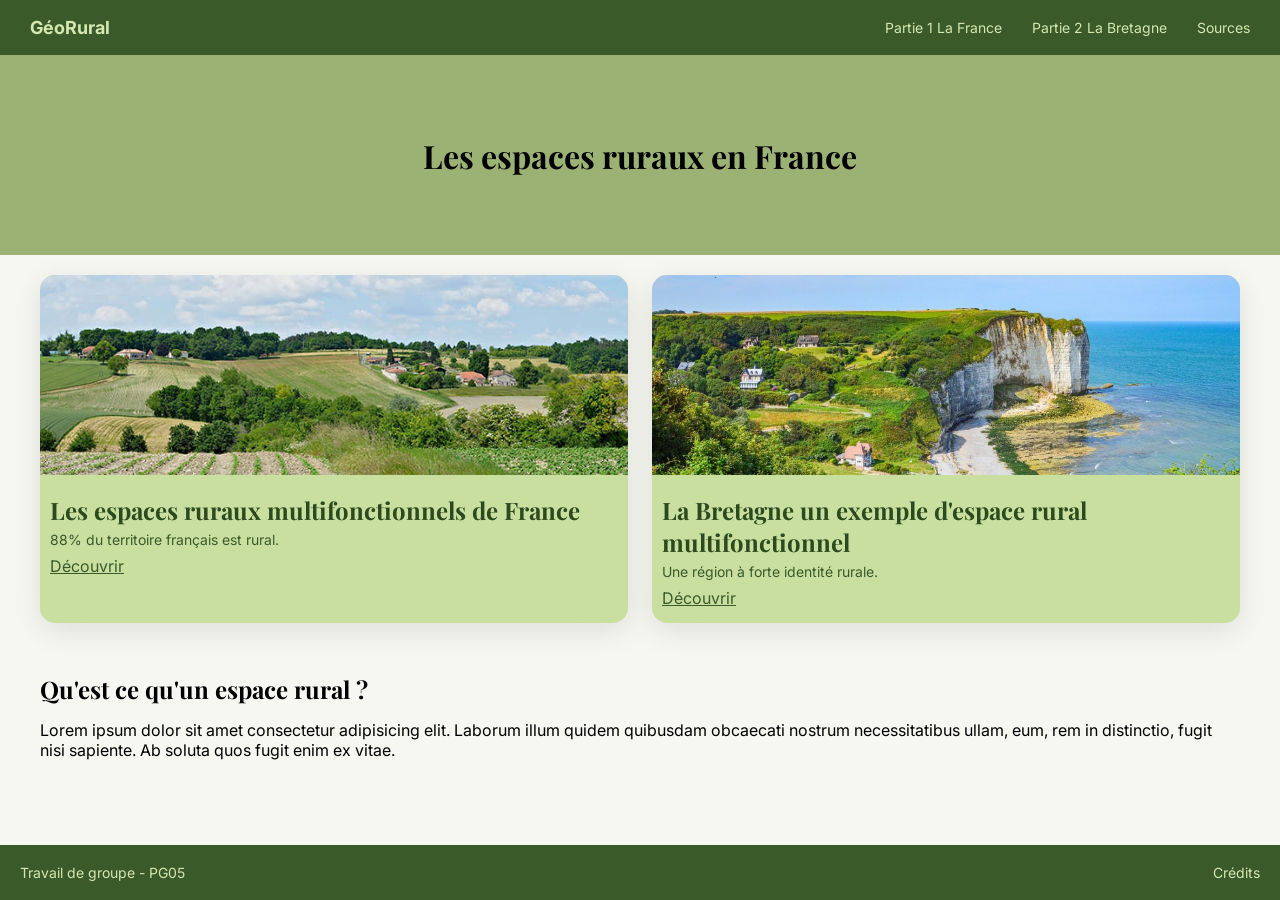
==== index.html @ 1ea4d480 "changed title" ====
<!DOCTYPE html>
<html lang="fr">
<head>
    <meta charset="UTF-8">
    <meta name="viewport" content="width=device-width, initial-scale=1.0">
    <title>La France et les espaces ruraux</title>
    <link rel="stylesheet" href="style.css">
    <link rel="preconnect" href="https://fonts.googleapis.com">
    <link rel="preconnect" href="https://fonts.gstatic.com" crossorigin>
    <link href="https://fonts.googleapis.com/css2?family=Playfair+Display:ital,wght@0,400..900;1,400..900&display=swap" rel="stylesheet">
    <link href="https://fonts.googleapis.com/css2?family=Inter:ital,opsz,wght@0,14..32,100..900;1,14..32,100..900&display=swap" rel="stylesheet">
</head>
<body>
    <div class="dashboard">
        <a href="index.html" class="nav-logo">GéoRural</a>
        <div class="nav-links">
            <a href="france.html">Partie 1 La France</a>    
            <a href="bretagne.html">Partie 2 La Bretagne</a>
            <a href="source.html">Sources</a>
        </div>
    </div>

    <div class="hero">
        <h1>Les espaces ruraux en France</h1>
    </div>
    
    <div class="cards-container">
        <div class="Cards">
            <img class="Cards_img" src="Images/france espace ruraux.jpg" alt="">
            <h2>Les espaces ruraux multifonctionnels de France</h2>
            <p>88% du territoire français est rural.</p>
            <a href="france.html">Découvrir</a>
        </div>
        <div class="Cards">
            <img class="Cards_img" src="Images/bretagne espace rural.jpg" alt="">
            <h2>La Bretagne un exemple d'espace rural multifonctionnel</h2>
            <p>Une région à forte identité rurale.</p>
            <a href="bretagne.html">Découvrir</a>
        </div>
    </div>

    <div class="text-section">
        <h2>Qu'est ce qu'un espace rural ?</h2>
        <p>Lorem ipsum dolor sit amet consectetur adipisicing elit. Laborum illum quidem quibusdam obcaecati nostrum necessitatibus ullam, eum, rem in distinctio, fugit nisi sapiente. Ab soluta quos fugit enim ex vitae.</p>
    </div>

    <div class="Footer">
        <p>Travail de groupe - PG05</p>
        <a href="credits.html">Crédits</a>
    </div>
</body>
</html>
---- style.css ----
* {
    box-sizing: border-box;
    margin: 0;
    padding: 0;
}

body {
    font-family: 'Inter', sans-serif;
    background-color: #f5f7f0;
    min-height: 100vh;
    display: flex;
    flex-direction: column;
}

h1, h2 {
    font-family: 'Playfair Display', serif;
}

/* NAV */
.dashboard {
    display: flex;
    background-color: #3a5a2a;
    height: 55px;
    justify-content: space-between;
    align-items: center;
    padding: 0 30px;
    position: sticky;
    top: 0;
    z-index: 1;
}

.nav-logo {
    text-decoration: none;
    font-weight: bold;
    font-size: 18px;
    color: #d4e8b0;
}

.nav-links {
    display: flex;
    gap: 30px;
}

.nav-links a {
    color: #d4e8b0;
    text-decoration: none;
    font-size: 14px;
}

/* HERO */
.hero {
    display: flex;
    justify-content: center;
    align-items: center;
    background-color: #9cb275;
    height: 200px;
    margin-bottom: 20px;
    padding: 0 20px;
    text-align: center;
}

/* CARDS */
.cards-container {
    display: flex;
    justify-content: space-evenly;
    gap: 2%;
    padding: 0 40px;
    margin-bottom: 50px;
}

.Cards {
    min-height: fit-content;
    background-color: #c8dfa0;
    width: 100%;
    border-radius: 15px;
    box-shadow: 0px 4px 20px rgba(0, 0, 0, 0.1);
    transition: transform 0.2s ease, box-shadow 0.2s ease;
    padding-bottom: 15px;
}

.Cards h2 {
    color: #2c4a1e;
    margin: 10px 10px 5px;
}

.Cards p {
    color: #3a5a2a;
    font-size: 14px;
    margin: 0 10px;
}

.Cards a {
    display: inline-block;
    margin: 8px 10px 0;
    color: #3a5a2a;
}

@keyframes pop {
    0% {transform: scale(1);box-shadow: 0px 8px 30px rgba(0, 0, 0, 0.1);}
    100% {transform: scale(1.02);box-shadow: 0px 8px 30px rgba(0, 0, 0, 0.15);}
}

@keyframes depop {
    0% {transform: scale(1.02);box-shadow: 0px 8px 30px rgba(0, 0, 0, 0.15);}
    100% {transform: scale(1);box-shadow: 0px 8px 30px rgba(0, 0, 0, 0.1);}
}

.Cards:hover {
    animation: pop 0.3s ease 1 forwards;
}

.Cards:not(:hover) {
    animation: depop 0.3s ease 1 forwards;
}

.Cards_img {
    width: 100%;
    height: 200px;
    object-fit: cover;
    border-radius: 15px 15px 0px 0px;
    margin-bottom: 5px;
}

/* TEXT */
.text-section {
    padding: 0 40px;
    margin-bottom: 50px;
}

.text-section h2 {
    margin-bottom: 15px;
}

/* FOOTER */
.Footer {
    display: flex;
    height: 55px;
    background-color: #3a5a2a;
    justify-content: space-between;
    align-items: center;
    padding: 0 20px;
    margin-top: auto;
}

.Footer p, .Footer a {
    color: #d4e8b0;
    font-size: 14px;
    text-decoration: none;
}

/* MOBILE */
@media (max-width: 768px) {

    .dashboard {
        flex-direction: row;
        height: auto;
        padding: 12px 15px;
        gap: 10px;
    }

    .nav-links {
        flex-wrap: wrap;
        justify-content: center;
        gap: 12px;
    }

    .hero {
        height: 150px;
    }

    .hero h1 {
        font-size: 22px;
    }

    .cards-container {
        flex-direction: column;
        padding: 0 15px;
        gap: 20px;
    }

    .text-section {
        padding: 0 15px;
    }

    .Footer {
        display: flex;
        height: auto;
        padding: 12px;
        justify-content: space-between;
        align-content: center;
    }
}
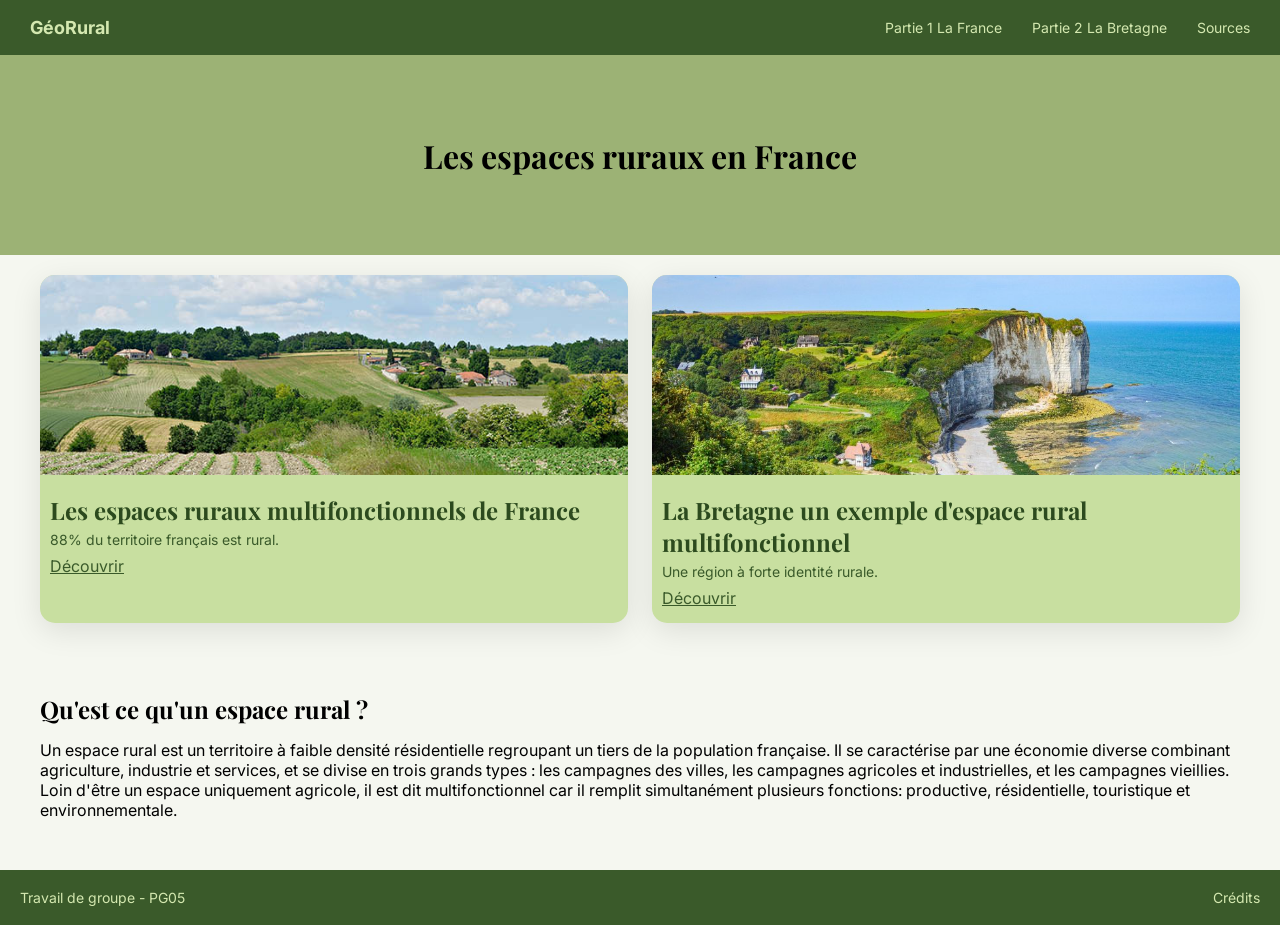
==== commit 88f56752: "update espace rural" ====
--- a/index.html
+++ b/index.html
@@ -41,7 +41,7 @@
 
     <div class="text-section">
         <h2>Qu'est ce qu'un espace rural ?</h2>
-        <p>Lorem ipsum dolor sit amet consectetur adipisicing elit. Laborum illum quidem quibusdam obcaecati nostrum necessitatibus ullam, eum, rem in distinctio, fugit nisi sapiente. Ab soluta quos fugit enim ex vitae.</p>
+        <p>Un espace rural est un territoire à faible densité résidentielle regroupant un tiers de la population française. Il se caractérise par une économie diverse combinant agriculture, industrie et services, et se divise en trois grands types : les campagnes des villes, les campagnes agricoles et industrielles, et les campagnes vieillies. Loin d'être un espace uniquement agricole, il est dit multifonctionnel car il remplit simultanément plusieurs fonctions: productive, résidentielle, touristique et environnementale.</p>
     </div>
 
     <div class="Footer">
--- a/style.css
+++ b/style.css
@@ -123,6 +123,7 @@
 
 /* TEXT */
 .text-section {
+    margin-top: 20px;
     padding: 0 40px;
     margin-bottom: 50px;
 }
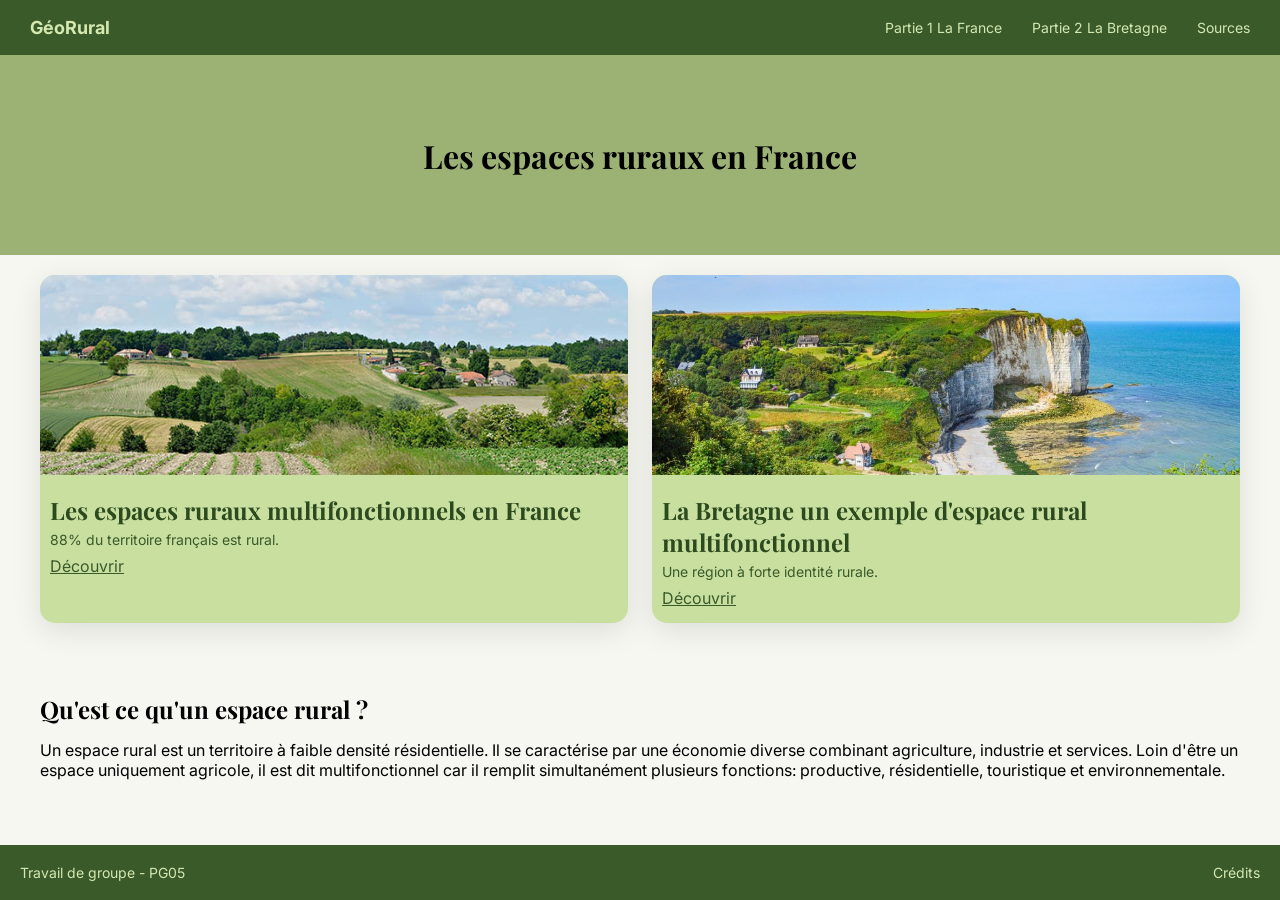
==== commit bcd28d66: "save" ====
--- a/index.html
+++ b/index.html
@@ -27,7 +27,7 @@
     <div class="cards-container">
         <div class="Cards">
             <img class="Cards_img" src="Images/france espace ruraux.jpg" alt="">
-            <h2>Les espaces ruraux multifonctionnels de France</h2>
+            <h2>Les espaces ruraux multifonctionnels en France</h2>
             <p>88% du territoire français est rural.</p>
             <a href="france.html">Découvrir</a>
         </div>
@@ -41,7 +41,7 @@
 
     <div class="text-section">
         <h2>Qu'est ce qu'un espace rural ?</h2>
-        <p>Un espace rural est un territoire à faible densité résidentielle regroupant un tiers de la population française. Il se caractérise par une économie diverse combinant agriculture, industrie et services, et se divise en trois grands types : les campagnes des villes, les campagnes agricoles et industrielles, et les campagnes vieillies. Loin d'être un espace uniquement agricole, il est dit multifonctionnel car il remplit simultanément plusieurs fonctions: productive, résidentielle, touristique et environnementale.</p>
+        <p>Un espace rural est un territoire à faible densité résidentielle. Il se caractérise par une économie diverse combinant agriculture, industrie et services. Loin d'être un espace uniquement agricole, il est dit multifonctionnel car il remplit simultanément plusieurs fonctions: productive, résidentielle, touristique et environnementale.</p>
     </div>
 
     <div class="Footer">
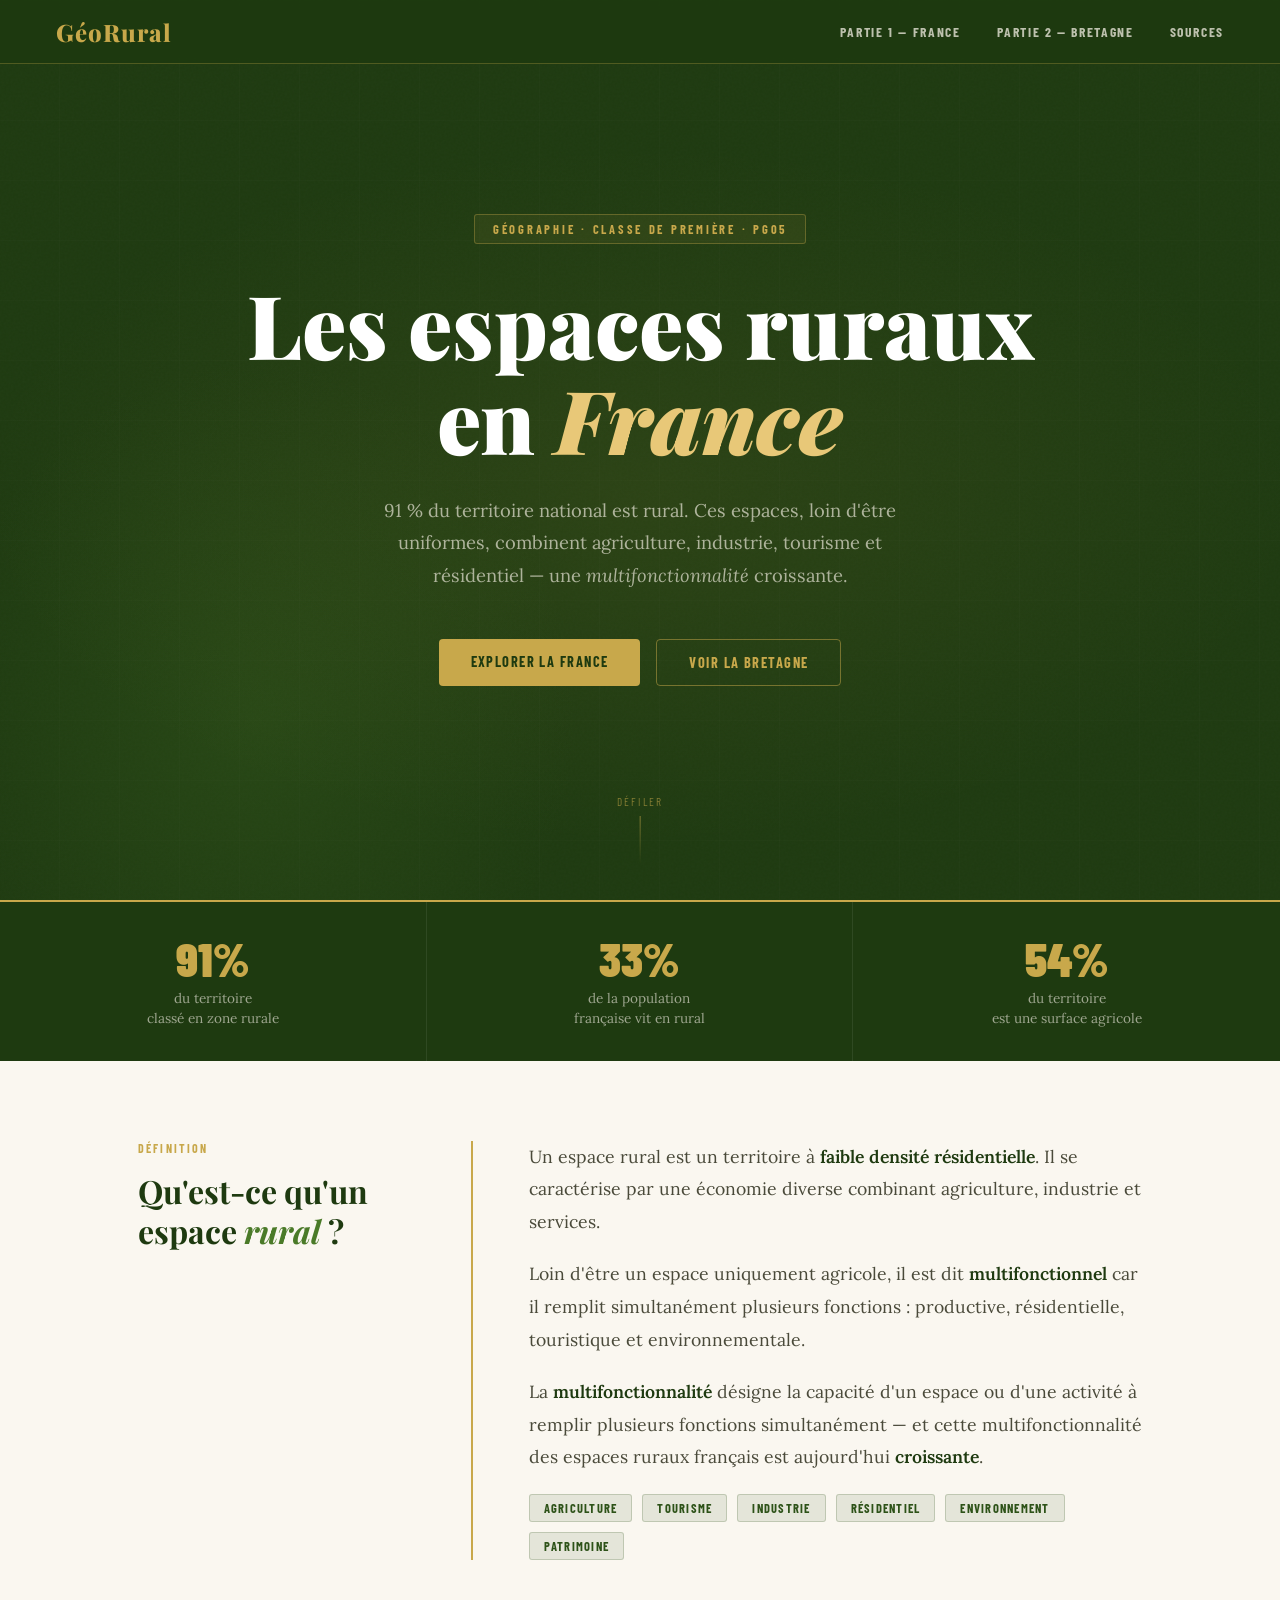
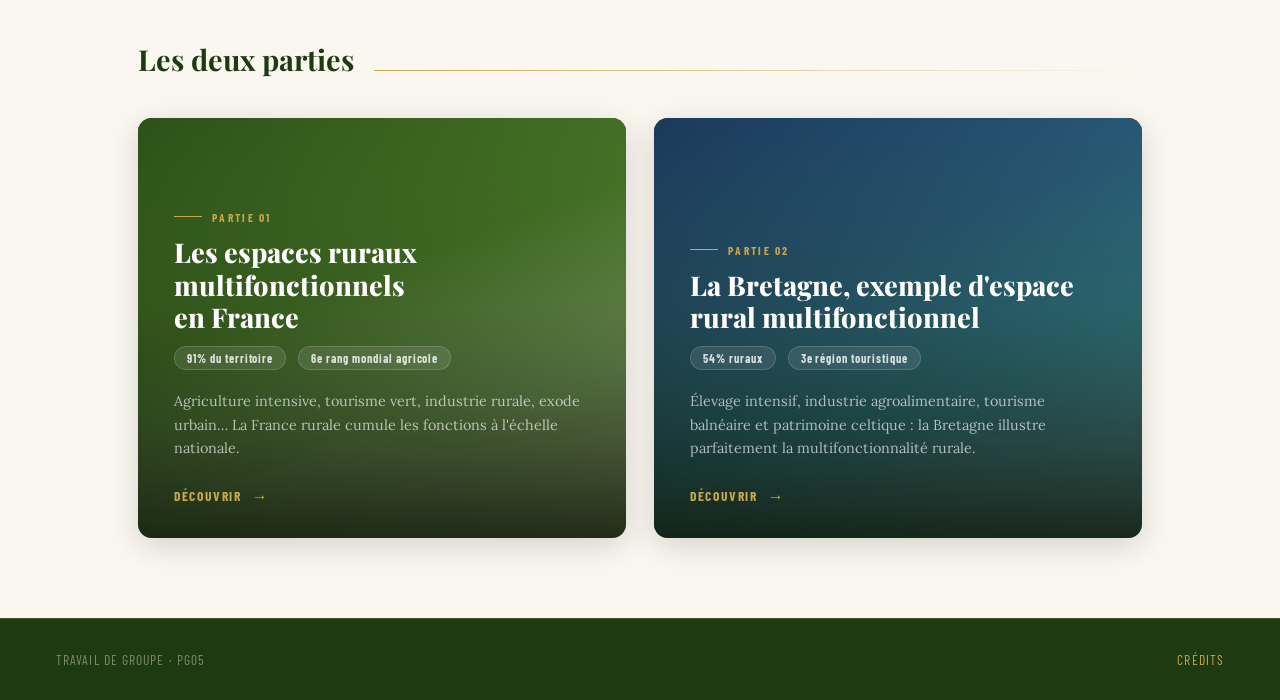
==== commit c820f6c7: "full revamp" ====
--- a/index.html
+++ b/index.html
@@ -1,52 +1,598 @@
 <!DOCTYPE html>
 <html lang="fr">
 <head>
-    <meta charset="UTF-8">
-    <meta name="viewport" content="width=device-width, initial-scale=1.0">
-    <title>La France et les espaces ruraux</title>
-    <link rel="stylesheet" href="style.css">
-    <link rel="preconnect" href="https://fonts.googleapis.com">
-    <link rel="preconnect" href="https://fonts.gstatic.com" crossorigin>
-    <link href="https://fonts.googleapis.com/css2?family=Playfair+Display:ital,wght@0,400..900;1,400..900&display=swap" rel="stylesheet">
-    <link href="https://fonts.googleapis.com/css2?family=Inter:ital,opsz,wght@0,14..32,100..900;1,14..32,100..900&display=swap" rel="stylesheet">
+  <meta charset="UTF-8"/>
+  <meta name="viewport" content="width=device-width, initial-scale=1.0"/>
+  <title>GéoRural — Les espaces ruraux en France</title>
+  <link rel="preconnect" href="https://fonts.googleapis.com"/>
+  <link rel="preconnect" href="https://fonts.gstatic.com" crossorigin/>
+  <link href="https://fonts.googleapis.com/css2?family=Playfair+Display:ital,wght@0,400..900;1,400..900&family=Lora:ital,wght@0,400;0,600;1,400&family=Barlow+Condensed:wght@400;600;700;900&display=swap" rel="stylesheet"/>
+
+  <style>
+    :root {
+      --vert-fonce:  #1e3a10;
+      --vert-moyen:  #2d5218;
+      --vert-clair:  #4a7a28;
+      --or:          #c8a84b;
+      --or-clair:    #e8c878;
+      --creme:       #f4efe4;
+      --papier:      #faf7f0;
+      --brun:        #6b4c2a;
+      --texte:       #1a1a14;
+      --texte-doux:  #4a4a3a;
+    }
+
+    *, *::before, *::after { box-sizing: border-box; margin: 0; padding: 0; }
+
+    html { scroll-behavior: smooth; }
+
+    body {
+      font-family: 'Lora', serif;
+      background: var(--papier);
+      color: var(--texte);
+      overflow-x: hidden;
+    }
+
+    /* ══════════════════════════════
+       NAV
+    ══════════════════════════════ */
+    .nav {
+      position: fixed; top: 0; left: 0; right: 0; z-index: 200;
+      display: flex; align-items: center; justify-content: space-between;
+      padding: 0 56px;
+      height: 64px;
+      background: rgba(30,58,16,0.92);
+      backdrop-filter: blur(12px);
+      border-bottom: 1px solid rgba(200,168,75,0.3);
+      transition: background 0.3s;
+    }
+    .nav-logo {
+      font-family: 'Playfair Display', serif;
+      font-size: 1.5rem; font-weight: 800;
+      color: var(--or); text-decoration: none;
+      letter-spacing: 0.04em;
+    }
+    .nav-links { display: flex; gap: 36px; }
+    .nav-links a {
+      font-family: 'Barlow Condensed', sans-serif;
+      font-size: 0.85rem; font-weight: 700;
+      text-transform: uppercase; letter-spacing: 0.12em;
+      color: rgba(244,239,228,0.75);
+      text-decoration: none;
+      transition: color 0.2s;
+    }
+    .nav-links a:hover { color: var(--or); }
+
+    /* ══════════════════════════════
+       HERO
+    ══════════════════════════════ */
+    .hero {
+      position: relative;
+      height: 100vh; min-height: 620px;
+      display: flex; flex-direction: column;
+      align-items: center; justify-content: center;
+      text-align: center;
+      overflow: hidden;
+      background: var(--vert-fonce);
+    }
+
+    /* animated grain overlay */
+    .hero::before {
+      content: '';
+      position: absolute; inset: 0; z-index: 1;
+      background-image: url("data:image/svg+xml,%3Csvg viewBox='0 0 512 512' xmlns='http://www.w3.org/2000/svg'%3E%3Cfilter id='n'%3E%3CfeTurbulence type='fractalNoise' baseFrequency='0.75' numOctaves='4' stitchTiles='stitch'/%3E%3C/filter%3E%3Crect width='100%25' height='100%25' filter='url(%23n)' opacity='0.06'/%3E%3C/svg%3E");
+      opacity: 0.4; pointer-events: none;
+    }
+
+    /* radial glow */
+    .hero::after {
+      content: '';
+      position: absolute; inset: 0; z-index: 1;
+      background: radial-gradient(ellipse 80% 60% at 50% 55%, rgba(200,168,75,0.08) 0%, transparent 65%),
+                  radial-gradient(ellipse 50% 80% at 20% 80%, rgba(74,122,40,0.2) 0%, transparent 50%);
+      pointer-events: none;
+    }
+
+    /* animated lines background */
+    .hero-lines {
+      position: absolute; inset: 0; z-index: 0;
+      background-image:
+        repeating-linear-gradient(0deg, transparent, transparent 59px, rgba(255,255,255,0.025) 60px),
+        repeating-linear-gradient(90deg, transparent, transparent 59px, rgba(255,255,255,0.025) 60px);
+      animation: gridDrift 20s linear infinite;
+    }
+    @keyframes gridDrift {
+      from { background-position: 0 0; }
+      to   { background-position: 60px 60px; }
+    }
+
+    .hero-content {
+      position: relative; z-index: 10;
+      max-width: 860px; padding: 0 32px;
+    }
+
+    .hero-kicker {
+      font-family: 'Barlow Condensed', sans-serif;
+      font-size: 0.78rem; font-weight: 700;
+      letter-spacing: 0.22em; text-transform: uppercase;
+      color: var(--or);
+      border: 1px solid rgba(200,168,75,0.35);
+      background: rgba(200,168,75,0.08);
+      display: inline-block;
+      padding: 7px 18px; border-radius: 3px;
+      margin-bottom: 32px;
+      opacity: 0; animation: fadeUp 0.8s 0.2s forwards;
+    }
+
+    .hero h1 {
+      font-family: 'Playfair Display', serif;
+      font-size: clamp(3rem, 7vw, 5.5rem);
+      font-weight: 900;
+      color: #fff;
+      line-height: 1.08;
+      margin-bottom: 28px;
+      opacity: 0; animation: fadeUp 0.9s 0.45s forwards;
+    }
+    .hero h1 em {
+      font-style: italic;
+      color: var(--or-clair);
+    }
+
+    .hero-sub {
+      font-family: 'Lora', serif;
+      font-size: 1.15rem;
+      color: rgba(244,239,228,0.65);
+      line-height: 1.75;
+      max-width: 560px; margin: 0 auto 48px;
+      opacity: 0; animation: fadeUp 0.9s 0.65s forwards;
+    }
+
+    .hero-cta {
+      display: flex; gap: 16px; justify-content: center; flex-wrap: wrap;
+      opacity: 0; animation: fadeUp 0.9s 0.85s forwards;
+    }
+    .btn-primary {
+      font-family: 'Barlow Condensed', sans-serif;
+      font-size: 0.9rem; font-weight: 700;
+      letter-spacing: 0.1em; text-transform: uppercase;
+      padding: 14px 32px;
+      background: var(--or); color: var(--vert-fonce);
+      text-decoration: none; border-radius: 4px;
+      transition: background 0.2s, transform 0.2s;
+    }
+    .btn-primary:hover { background: var(--or-clair); transform: translateY(-2px); }
+    .btn-outline {
+      font-family: 'Barlow Condensed', sans-serif;
+      font-size: 0.9rem; font-weight: 700;
+      letter-spacing: 0.1em; text-transform: uppercase;
+      padding: 14px 32px;
+      border: 1.5px solid rgba(200,168,75,0.5); color: var(--or);
+      text-decoration: none; border-radius: 4px;
+      transition: border-color 0.2s, color 0.2s, transform 0.2s;
+    }
+    .btn-outline:hover { border-color: var(--or); color: var(--or-clair); transform: translateY(-2px); }
+
+    .hero-scroll {
+      position: absolute; bottom: 36px; left: 50%; transform: translateX(-50%);
+      z-index: 10; display: flex; flex-direction: column; align-items: center; gap: 8px;
+      opacity: 0; animation: fadeIn 1s 1.4s forwards;
+    }
+    .hero-scroll span {
+      font-family: 'Barlow Condensed', sans-serif;
+      font-size: 0.7rem; letter-spacing: 0.2em; text-transform: uppercase;
+      color: rgba(200,168,75,0.6);
+    }
+    .scroll-line {
+      width: 1px; height: 48px;
+      background: linear-gradient(to bottom, rgba(200,168,75,0.6), transparent);
+      animation: scrollPulse 2s ease-in-out infinite;
+    }
+    @keyframes scrollPulse {
+      0%, 100% { opacity: 0.4; transform: scaleY(1); }
+      50%       { opacity: 1;   transform: scaleY(1.15); }
+    }
+
+    @keyframes fadeUp {
+      from { opacity: 0; transform: translateY(24px); }
+      to   { opacity: 1; transform: translateY(0); }
+    }
+    @keyframes fadeIn {
+      from { opacity: 0; } to { opacity: 1; }
+    }
+
+    /* ══════════════════════════════
+       STAT BAND
+    ══════════════════════════════ */
+    .stat-band {
+      display: grid; grid-template-columns: repeat(3,1fr);
+      background: var(--vert-fonce);
+      border-top: 2px solid var(--or);
+    }
+    .stat-item {
+      padding: 32px 40px;
+      border-right: 1px solid rgba(255,255,255,0.08);
+      text-align: center;
+      transition: background 0.3s;
+    }
+    .stat-item:last-child { border-right: none; }
+    .stat-item:hover { background: rgba(200,168,75,0.07); }
+    .stat-num {
+      font-family: 'Barlow Condensed', sans-serif;
+      font-size: 3rem; font-weight: 900;
+      color: var(--or); line-height: 1;
+      margin-bottom: 6px;
+    }
+    .stat-label {
+      font-family: 'Lora', serif;
+      font-size: 0.85rem; color: rgba(244,239,228,0.6);
+      line-height: 1.5;
+    }
+
+    /* ══════════════════════════════
+       DEFINITION SECTION
+    ══════════════════════════════ */
+    .def-section {
+      display: grid; grid-template-columns: 1fr 2fr;
+      gap: 0;
+      max-width: 1100px; margin: 80px auto;
+      padding: 0 48px;
+    }
+    .def-label {
+      padding-right: 48px;
+      border-right: 2px solid var(--or);
+    }
+    .def-label-tag {
+      font-family: 'Barlow Condensed', sans-serif;
+      font-size: 0.75rem; font-weight: 700;
+      letter-spacing: 0.18em; text-transform: uppercase;
+      color: var(--or); margin-bottom: 16px;
+    }
+    .def-label h2 {
+      font-family: 'Playfair Display', serif;
+      font-size: 2rem; line-height: 1.25;
+      color: var(--vert-fonce);
+    }
+    .def-label h2 em { font-style: italic; color: var(--vert-clair); }
+    .def-body {
+      padding-left: 56px;
+    }
+    .def-body p {
+      font-size: 1.1rem; line-height: 1.85;
+      color: var(--texte-doux);
+      margin-bottom: 20px;
+    }
+    .def-body p strong { color: var(--vert-fonce); font-weight: 600; }
+    .def-tags {
+      display: flex; flex-wrap: wrap; gap: 10px; margin-top: 8px;
+    }
+    .def-tag {
+      font-family: 'Barlow Condensed', sans-serif;
+      font-size: 0.78rem; font-weight: 700;
+      text-transform: uppercase; letter-spacing: 0.1em;
+      padding: 6px 14px; border-radius: 3px;
+      background: rgba(45,82,24,0.1); color: var(--vert-moyen);
+      border: 1px solid rgba(45,82,24,0.2);
+    }
+
+    /* ══════════════════════════════
+       CARDS
+    ══════════════════════════════ */
+    .cards-section {
+      max-width: 1100px; margin: 0 auto 80px;
+      padding: 0 48px;
+    }
+    .cards-header {
+      display: flex; align-items: baseline; gap: 20px;
+      margin-bottom: 40px;
+    }
+    .cards-header h2 {
+      font-family: 'Playfair Display', serif;
+      font-size: 1.8rem; color: var(--vert-fonce);
+    }
+    .cards-header-line {
+      flex: 1; height: 1px;
+      background: linear-gradient(to right, var(--or), transparent);
+    }
+    .cards-grid {
+      display: grid; grid-template-columns: 1fr 1fr;
+      gap: 28px;
+    }
+    .card {
+      position: relative; overflow: hidden;
+      border-radius: 14px;
+      background: var(--vert-fonce);
+      min-height: 420px;
+      display: flex; flex-direction: column; justify-content: flex-end;
+      text-decoration: none;
+      cursor: pointer;
+      transition: transform 0.4s, box-shadow 0.4s;
+      box-shadow: 0 8px 32px rgba(0,0,0,0.15);
+    }
+    .card:hover {
+      transform: translateY(-8px) scale(1.01);
+      box-shadow: 0 20px 50px rgba(0,0,0,0.25);
+    }
+
+    /* SVG landscape placeholder */
+    .card-bg {
+      position: absolute; inset: 0;
+      background-size: cover; background-position: center;
+      transition: transform 0.6s;
+      z-index: 0;
+    }
+    .card:hover .card-bg { transform: scale(1.06); }
+
+    .card:nth-child(1) .card-bg {
+      background: linear-gradient(160deg, #2d5218 0%, #4a7a28 40%, #8ab56a 70%, #c8d89a 100%);
+    }
+    .card:nth-child(2) .card-bg {
+      background: linear-gradient(160deg, #1a3a5c 0%, #2a5c7a 35%, #3a8a9a 65%, #7ab8c8 100%);
+    }
+
+    /* SVG decorative landscape */
+    .card-landscape {
+      position: absolute; bottom: 0; left: 0; right: 0;
+      z-index: 1; opacity: 0.35;
+      transition: opacity 0.4s;
+    }
+    .card:hover .card-landscape { opacity: 0.5; }
+
+    .card-overlay {
+      position: absolute; inset: 0; z-index: 2;
+      background: linear-gradient(to top, rgba(10,20,6,0.88) 0%, rgba(10,20,6,0.3) 55%, transparent 100%);
+      transition: background 0.4s;
+    }
+    .card:hover .card-overlay {
+      background: linear-gradient(to top, rgba(10,20,6,0.92) 0%, rgba(10,20,6,0.4) 60%, rgba(10,20,6,0.1) 100%);
+    }
+
+    .card-content {
+      position: relative; z-index: 3;
+      padding: 32px 36px;
+    }
+    .card-num {
+      font-family: 'Barlow Condensed', sans-serif;
+      font-size: 0.72rem; font-weight: 700;
+      letter-spacing: 0.2em; text-transform: uppercase;
+      color: var(--or); margin-bottom: 12px;
+      display: flex; align-items: center; gap: 10px;
+    }
+    .card-num::before {
+      content: '';
+      width: 28px; height: 1px; background: var(--or);
+    }
+    .card h3 {
+      font-family: 'Playfair Display', serif;
+      font-size: 1.7rem; font-weight: 800;
+      color: #fff; line-height: 1.2;
+      margin-bottom: 12px;
+    }
+    .card p {
+      font-family: 'Lora', serif;
+      font-size: 0.9rem; color: rgba(255,255,255,0.65);
+      line-height: 1.65; margin-bottom: 24px;
+    }
+    .card-link {
+      display: inline-flex; align-items: center; gap: 10px;
+      font-family: 'Barlow Condensed', sans-serif;
+      font-size: 0.85rem; font-weight: 700;
+      letter-spacing: 0.12em; text-transform: uppercase;
+      color: var(--or);
+      transition: gap 0.2s;
+    }
+    .card:hover .card-link { gap: 16px; }
+    .card-link::after {
+      content: '→';
+      font-size: 1rem;
+      transition: transform 0.2s;
+    }
+    .card:hover .card-link::after { transform: translateX(4px); }
+
+    /* card stats pills */
+    .card-stats {
+      display: flex; gap: 12px; margin-bottom: 20px; flex-wrap: wrap;
+    }
+    .card-stat {
+      font-family: 'Barlow Condensed', sans-serif;
+      font-size: 0.75rem; font-weight: 700;
+      letter-spacing: 0.08em;
+      background: rgba(255,255,255,0.1);
+      border: 1px solid rgba(255,255,255,0.15);
+      color: rgba(255,255,255,0.8);
+      padding: 4px 12px; border-radius: 20px;
+      backdrop-filter: blur(4px);
+    }
+
+    /* ══════════════════════════════
+       FOOTER
+    ══════════════════════════════ */
+    .footer {
+      background: var(--vert-fonce);
+      border-top: 1px solid rgba(200,168,75,0.25);
+      padding: 32px 56px;
+      display: flex; align-items: center; justify-content: space-between;
+    }
+    .footer-text {
+      font-family: 'Barlow Condensed', sans-serif;
+      font-size: 0.85rem; letter-spacing: 0.08em;
+      color: rgba(244,239,228,0.45);
+      text-transform: uppercase;
+    }
+    .footer a {
+      font-family: 'Barlow Condensed', sans-serif;
+      font-size: 0.85rem; letter-spacing: 0.08em;
+      text-transform: uppercase;
+      color: var(--or); text-decoration: none;
+      transition: color 0.2s;
+    }
+    .footer a:hover { color: var(--or-clair); }
+
+    /* ══════════════════════════════
+       SCROLL REVEAL
+    ══════════════════════════════ */
+    .reveal {
+      opacity: 0; transform: translateY(32px);
+      transition: opacity 0.7s ease, transform 0.7s ease;
+    }
+    .reveal.visible { opacity: 1; transform: none; }
+    .reveal.delay-1 { transition-delay: 0.15s; }
+    .reveal.delay-2 { transition-delay: 0.3s; }
+
+    /* ══════════════════════════════
+       RESPONSIVE
+    ══════════════════════════════ */
+    @media (max-width: 820px) {
+      .nav { padding: 0 20px; }
+      .hero h1 { font-size: 2.6rem; }
+      .stat-band { grid-template-columns: 1fr; }
+      .def-section { grid-template-columns: 1fr; padding: 0 24px; }
+      .def-label { border-right: none; border-bottom: 2px solid var(--or); padding: 0 0 24px; margin-bottom: 32px; }
+      .def-body { padding-left: 0; }
+      .cards-section { padding: 0 24px; }
+      .cards-grid { grid-template-columns: 1fr; }
+      .footer { flex-direction: column; gap: 12px; text-align: center; padding: 24px; }
+    }
+  </style>
 </head>
 <body>
-    <div class="dashboard">
-        <a href="index.html" class="nav-logo">GéoRural</a>
-        <div class="nav-links">
-            <a href="france.html">Partie 1 La France</a>    
-            <a href="bretagne.html">Partie 2 La Bretagne</a>
-            <a href="source.html">Sources</a>
+
+<!-- NAV -->
+<nav class="nav">
+  <a href="index.html" class="nav-logo">GéoRural</a>
+  <div class="nav-links">
+    <a href="france.html">Partie 1 — France</a>
+    <a href="bretagne.html">Partie 2 — Bretagne</a>
+    <a href="source.html">Sources</a>
+  </div>
+</nav>
+
+<!-- HERO -->
+<section class="hero">
+  <div class="hero-lines"></div>
+  <div class="hero-content">
+    <div class="hero-kicker">Géographie · Classe de Première · PG05</div>
+    <h1>Les espaces ruraux<br>en <em>France</em></h1>
+    <p class="hero-sub">91 % du territoire national est rural. Ces espaces, loin d'être uniformes, combinent agriculture, industrie, tourisme et résidentiel — une <em>multifonctionnalité</em> croissante.</p>
+    <div class="hero-cta">
+      <a href="france.html" class="btn-primary">Explorer la France</a>
+      <a href="bretagne.html" class="btn-outline">Voir la Bretagne</a>
+    </div>
+  </div>
+  <div class="hero-scroll">
+    <span>Défiler</span>
+    <div class="scroll-line"></div>
+  </div>
+</section>
+
+<!-- STATS BAND -->
+<div class="stat-band">
+  <div class="stat-item">
+    <div class="stat-num">91%</div>
+    <div class="stat-label">du territoire<br>classé en zone rurale</div>
+  </div>
+  <div class="stat-item">
+    <div class="stat-num">33%</div>
+    <div class="stat-label">de la population<br>française vit en rural</div>
+  </div>
+  <div class="stat-item">
+    <div class="stat-num">54%</div>
+    <div class="stat-label">du territoire<br>est une surface agricole</div>
+  </div>
+</div>
+
+<!-- DÉFINITION -->
+<section class="def-section reveal">
+  <div class="def-label">
+    <div class="def-label-tag">Définition</div>
+    <h2>Qu'est-ce qu'un espace <em>rural</em>&nbsp;?</h2>
+  </div>
+  <div class="def-body">
+    <p>Un espace rural est un territoire à <strong>faible densité résidentielle</strong>. Il se caractérise par une économie diverse combinant agriculture, industrie et services.</p>
+    <p>Loin d'être un espace uniquement agricole, il est dit <strong>multifonctionnel</strong> car il remplit simultanément plusieurs fonctions&nbsp;: productive, résidentielle, touristique et environnementale.</p>
+    <p>La <strong>multifonctionnalité</strong> désigne la capacité d'un espace ou d'une activité à remplir plusieurs fonctions simultanément — et cette multifonctionnalité des espaces ruraux français est aujourd'hui <strong>croissante</strong>.</p>
+    <div class="def-tags">
+      <span class="def-tag">Agriculture</span>
+      <span class="def-tag">Tourisme</span>
+      <span class="def-tag">Industrie</span>
+      <span class="def-tag">Résidentiel</span>
+      <span class="def-tag">Environnement</span>
+      <span class="def-tag">Patrimoine</span>
+    </div>
+  </div>
+</section>
+
+<!-- CARDS -->
+<section class="cards-section">
+  <div class="cards-header reveal">
+    <h2>Les deux parties</h2>
+    <div class="cards-header-line"></div>
+  </div>
+  <div class="cards-grid">
+
+    <a href="france.html" class="card reveal delay-1">
+      <div class="card-bg"></div>
+
+      <!-- SVG landscape France -->
+      <svg class="card-landscape" viewBox="0 0 600 200" xmlns="http://www.w3.org/2000/svg" preserveAspectRatio="none">
+        <path d="M0,160 C80,120 140,140 200,100 C260,60 300,80 360,90 C420,100 460,70 520,80 L600,60 L600,200 L0,200Z" fill="rgba(255,255,255,0.15)"/>
+        <path d="M0,180 C60,160 120,170 180,150 C240,130 300,140 380,130 C440,122 500,135 600,120 L600,200 L0,200Z" fill="rgba(255,255,255,0.1)"/>
+        <circle cx="480" cy="55" r="30" fill="rgba(255,255,255,0.06)"/>
+        <circle cx="500" cy="40" r="18" fill="rgba(255,255,255,0.05)"/>
+      </svg>
+
+      <div class="card-overlay"></div>
+      <div class="card-content">
+        <div class="card-num">Partie 01</div>
+        <h3>Les espaces ruraux multifonctionnels<br>en France</h3>
+        <div class="card-stats">
+          <span class="card-stat">91% du territoire</span>
+          <span class="card-stat">6e rang mondial agricole</span>
         </div>
-    </div>
-
-    <div class="hero">
-        <h1>Les espaces ruraux en France</h1>
-    </div>
-    
-    <div class="cards-container">
-        <div class="Cards">
-            <img class="Cards_img" src="Images/france espace ruraux.jpg" alt="">
-            <h2>Les espaces ruraux multifonctionnels en France</h2>
-            <p>88% du territoire français est rural.</p>
-            <a href="france.html">Découvrir</a>
+        <p>Agriculture intensive, tourisme vert, industrie rurale, exode urbain… La France rurale cumule les fonctions à l'échelle nationale.</p>
+        <span class="card-link">Découvrir</span>
+      </div>
+    </a>
+
+    <a href="bretagne.html" class="card reveal delay-2">
+      <div class="card-bg"></div>
+
+      <!-- SVG landscape Bretagne -->
+      <svg class="card-landscape" viewBox="0 0 600 200" xmlns="http://www.w3.org/2000/svg" preserveAspectRatio="none">
+        <path d="M0,140 C40,100 80,120 120,100 C160,80 200,110 260,95 C320,80 360,60 420,75 C480,90 530,60 600,70 L600,200 L0,200Z" fill="rgba(255,255,255,0.12)"/>
+        <path d="M0,170 C50,155 100,165 160,150 C220,135 270,148 340,138 C400,128 470,142 600,130 L600,200 L0,200Z" fill="rgba(255,255,255,0.08)"/>
+        <!-- wave motif -->
+        <path d="M0,185 Q30,175 60,185 Q90,195 120,185 Q150,175 180,185 Q210,195 240,185 Q270,175 300,185 Q330,195 360,185 Q390,175 420,185 Q450,195 480,185 Q510,175 540,185 Q570,195 600,185" stroke="rgba(255,255,255,0.15)" stroke-width="2" fill="none"/>
+      </svg>
+
+      <div class="card-overlay"></div>
+      <div class="card-content">
+        <div class="card-num">Partie 02</div>
+        <h3>La Bretagne, exemple d'espace rural multifonctionnel</h3>
+        <div class="card-stats">
+          <span class="card-stat">54% ruraux</span>
+          <span class="card-stat">3e région touristique</span>
         </div>
-        <div class="Cards">
-            <img class="Cards_img" src="Images/bretagne espace rural.jpg" alt="">
-            <h2>La Bretagne un exemple d'espace rural multifonctionnel</h2>
-            <p>Une région à forte identité rurale.</p>
-            <a href="bretagne.html">Découvrir</a>
-        </div>
-    </div>
-
-    <div class="text-section">
-        <h2>Qu'est ce qu'un espace rural ?</h2>
-        <p>Un espace rural est un territoire à faible densité résidentielle. Il se caractérise par une économie diverse combinant agriculture, industrie et services. Loin d'être un espace uniquement agricole, il est dit multifonctionnel car il remplit simultanément plusieurs fonctions: productive, résidentielle, touristique et environnementale.</p>
-    </div>
-
-    <div class="Footer">
-        <p>Travail de groupe - PG05</p>
-        <a href="credits.html">Crédits</a>
-    </div>
+        <p>Élevage intensif, industrie agroalimentaire, tourisme balnéaire et patrimoine celtique : la Bretagne illustre parfaitement la multifonctionnalité rurale.</p>
+        <span class="card-link">Découvrir</span>
+      </div>
+    </a>
+
+  </div>
+</section>
+
+<!-- FOOTER -->
+<footer class="footer">
+  <span class="footer-text">Travail de groupe · PG05</span>
+  <a href="credits.html">Crédits</a>
+</footer>
+
+<script>
+  // scroll reveal
+  const els = document.querySelectorAll('.reveal');
+  const obs = new IntersectionObserver(entries => {
+    entries.forEach(e => { if (e.isIntersecting) { e.target.classList.add('visible'); obs.unobserve(e.target); } });
+  }, { threshold: 0.1 });
+  els.forEach(el => obs.observe(el));
+</script>
 </body>
 </html>
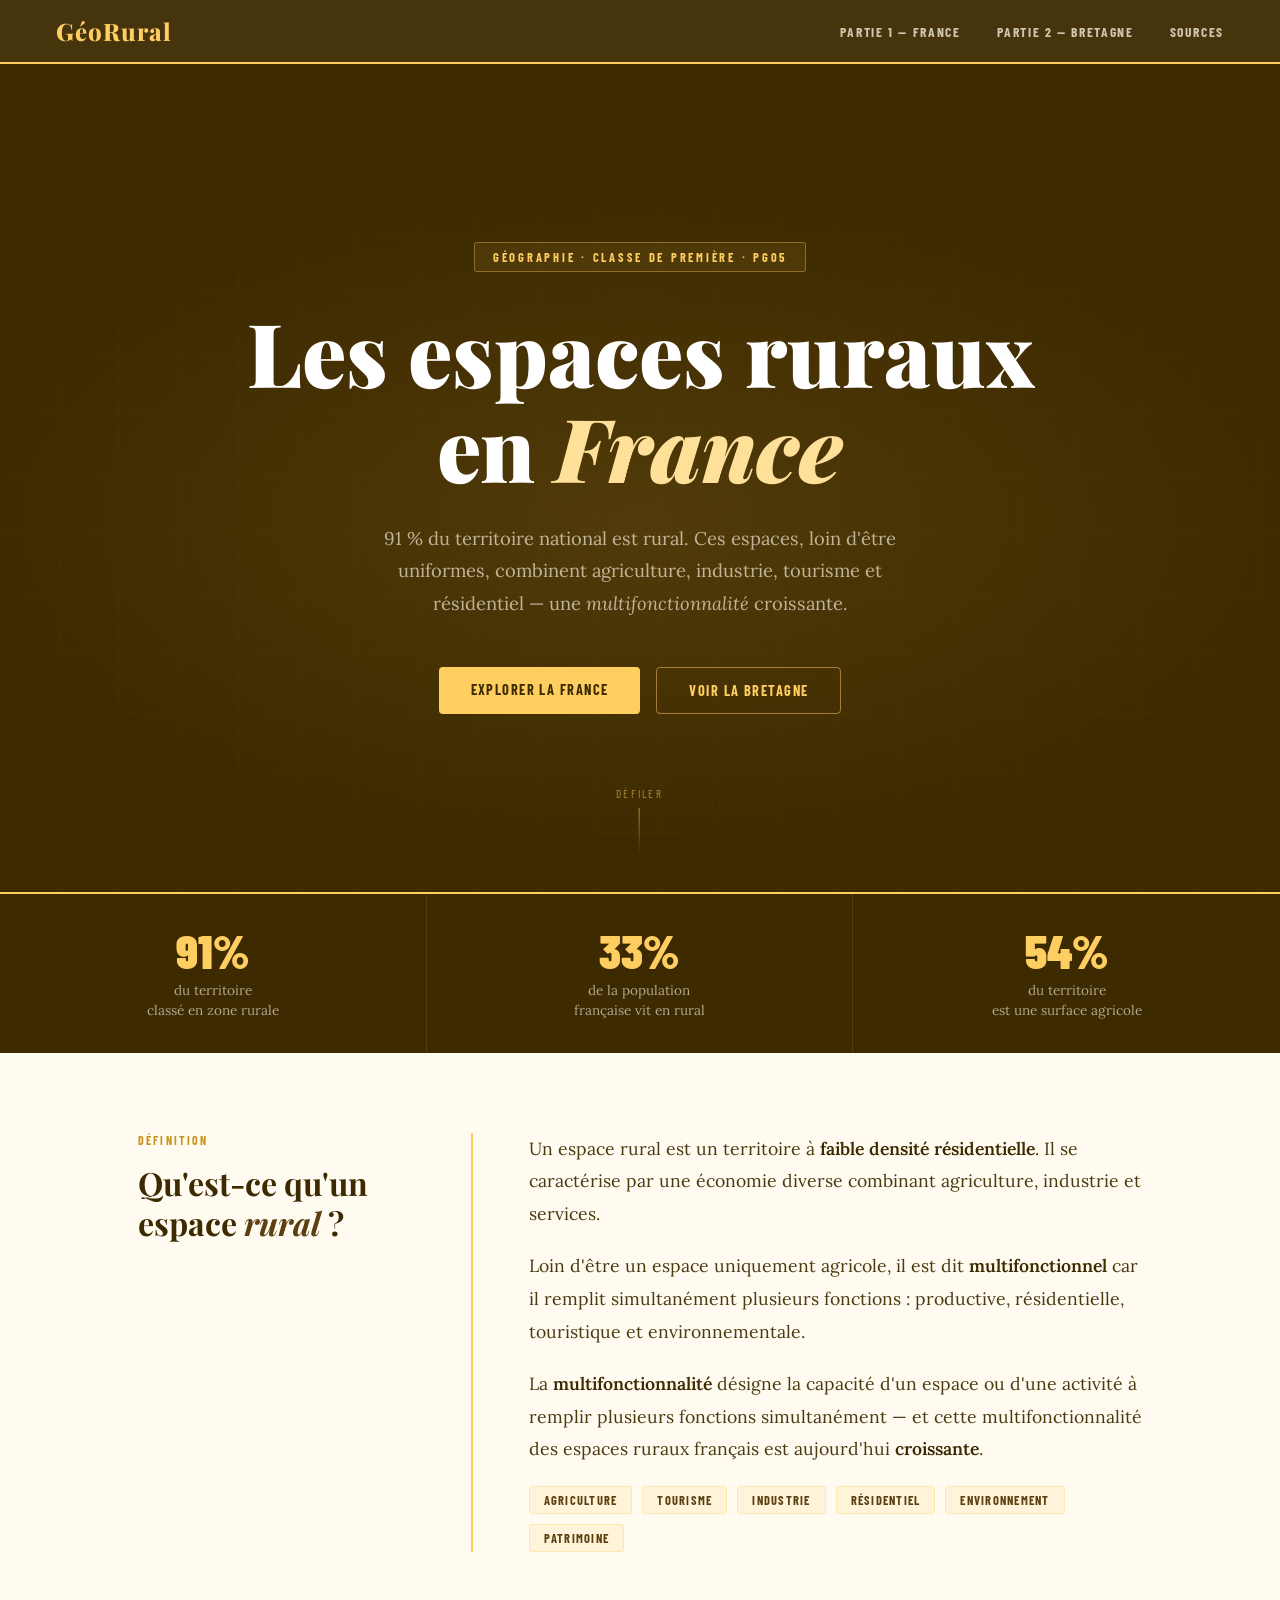
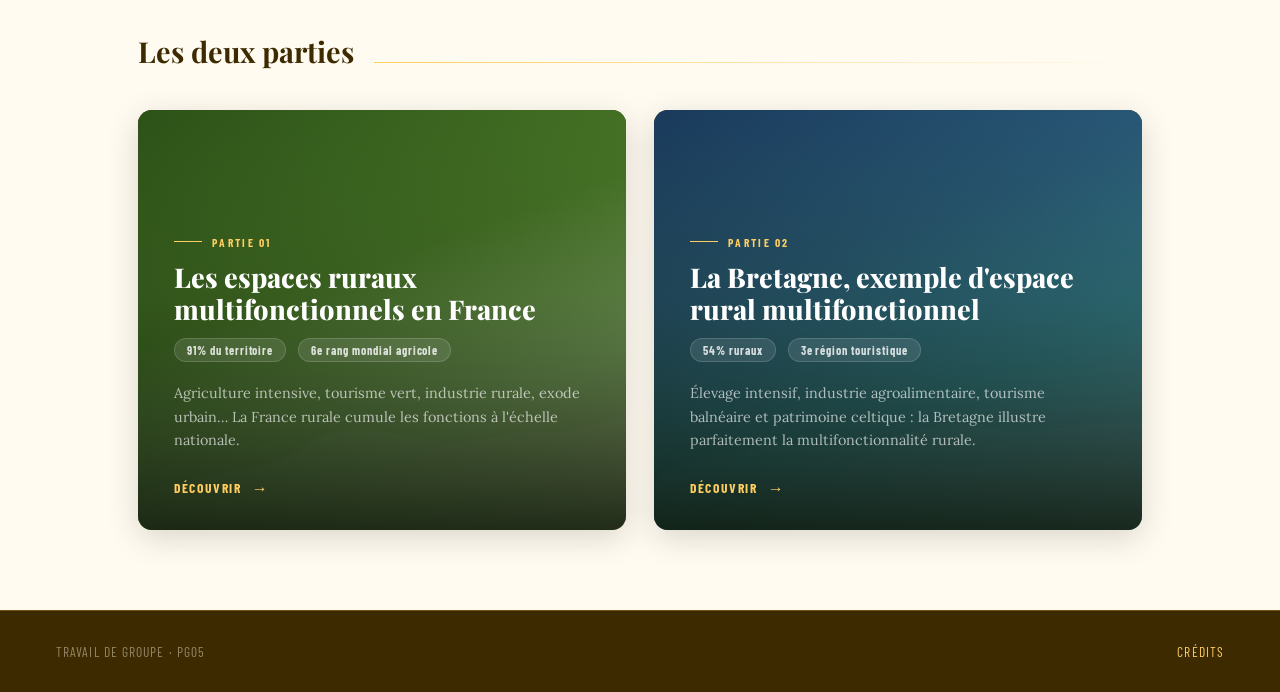
==== commit 99d862d6: "full revamp 2" ====
--- a/index.html
+++ b/index.html
@@ -10,41 +10,38 @@
 
   <style>
     :root {
-      --vert-fonce:  #1e3a10;
-      --vert-moyen:  #2d5218;
-      --vert-clair:  #4a7a28;
-      --or:          #c8a84b;
-      --or-clair:    #e8c878;
-      --creme:       #f4efe4;
-      --papier:      #faf7f0;
-      --brun:        #6b4c2a;
-      --texte:       #1a1a14;
-      --texte-doux:  #4a4a3a;
+      --or:         #FFCE61;
+      --or-fonce:   #c8951a;
+      --or-clair:   #FFE099;
+      --fond:       #fffbf0;
+      --fond2:      #fff8e6;
+      --brun-fonce: #3d2a00;
+      --brun-moyen: #5c4010;
+      --brun-clair: #8a6020;
+      --texte:      #1a1400;
+      --texte-doux: #4a3a10;
     }
 
     *, *::before, *::after { box-sizing: border-box; margin: 0; padding: 0; }
-
     html { scroll-behavior: smooth; }
-
     body {
       font-family: 'Lora', serif;
-      background: var(--papier);
+      background: var(--fond);
       color: var(--texte);
       overflow-x: hidden;
-    }
-
-    /* ══════════════════════════════
-       NAV
-    ══════════════════════════════ */
+      min-height: 100vh;
+      display: flex;
+      flex-direction: column;
+    }
+
+    /* ── NAV ── */
     .nav {
-      position: fixed; top: 0; left: 0; right: 0; z-index: 200;
+      position: sticky; top: 0; left: 0; right: 0; z-index: 200;
       display: flex; align-items: center; justify-content: space-between;
-      padding: 0 56px;
-      height: 64px;
-      background: rgba(30,58,16,0.92);
+      padding: 0 56px; height: 64px;
+      background: rgba(61, 42, 0, 0.95);
       backdrop-filter: blur(12px);
-      border-bottom: 1px solid rgba(200,168,75,0.3);
-      transition: background 0.3s;
+      border-bottom: 2px solid var(--or);
     }
     .nav-logo {
       font-family: 'Playfair Display', serif;
@@ -52,78 +49,60 @@
       color: var(--or); text-decoration: none;
       letter-spacing: 0.04em;
     }
-    .nav-links { display: flex; gap: 36px; }
+    .nav-links { display: flex; gap: 36px; align-items: center; }
     .nav-links a {
       font-family: 'Barlow Condensed', sans-serif;
       font-size: 0.85rem; font-weight: 700;
       text-transform: uppercase; letter-spacing: 0.12em;
-      color: rgba(244,239,228,0.75);
+      color: rgba(255,248,230,0.75);
       text-decoration: none;
       transition: color 0.2s;
     }
     .nav-links a:hover { color: var(--or); }
 
-    /* ══════════════════════════════
-       HERO
-    ══════════════════════════════ */
+    /* ── HERO ── */
     .hero {
       position: relative;
-      height: 100vh; min-height: 620px;
+      min-height: 92vh;
       display: flex; flex-direction: column;
       align-items: center; justify-content: center;
       text-align: center;
       overflow: hidden;
-      background: var(--vert-fonce);
-    }
-
-    /* animated grain overlay */
-    .hero::before {
-      content: '';
-      position: absolute; inset: 0; z-index: 1;
-      background-image: url("data:image/svg+xml,%3Csvg viewBox='0 0 512 512' xmlns='http://www.w3.org/2000/svg'%3E%3Cfilter id='n'%3E%3CfeTurbulence type='fractalNoise' baseFrequency='0.75' numOctaves='4' stitchTiles='stitch'/%3E%3C/filter%3E%3Crect width='100%25' height='100%25' filter='url(%23n)' opacity='0.06'/%3E%3C/svg%3E");
-      opacity: 0.4; pointer-events: none;
-    }
-
-    /* radial glow */
+      background: var(--brun-fonce);
+    }
+    .hero-lines {
+      position: absolute; inset: 0; z-index: 0;
+      background-image:
+        repeating-linear-gradient(0deg, transparent, transparent 59px, rgba(255,206,97,0.04) 60px),
+        repeating-linear-gradient(90deg, transparent, transparent 59px, rgba(255,206,97,0.04) 60px);
+      animation: gridDrift 20s linear infinite;
+    }
+    @keyframes gridDrift {
+      from { background-position: 0 0; }
+      to   { background-position: 60px 60px; }
+    }
     .hero::after {
       content: '';
       position: absolute; inset: 0; z-index: 1;
-      background: radial-gradient(ellipse 80% 60% at 50% 55%, rgba(200,168,75,0.08) 0%, transparent 65%),
-                  radial-gradient(ellipse 50% 80% at 20% 80%, rgba(74,122,40,0.2) 0%, transparent 50%);
+      background: radial-gradient(ellipse 80% 60% at 50% 55%, rgba(255,206,97,0.1) 0%, transparent 65%);
       pointer-events: none;
     }
-
-    /* animated lines background */
-    .hero-lines {
-      position: absolute; inset: 0; z-index: 0;
-      background-image:
-        repeating-linear-gradient(0deg, transparent, transparent 59px, rgba(255,255,255,0.025) 60px),
-        repeating-linear-gradient(90deg, transparent, transparent 59px, rgba(255,255,255,0.025) 60px);
-      animation: gridDrift 20s linear infinite;
-    }
-    @keyframes gridDrift {
-      from { background-position: 0 0; }
-      to   { background-position: 60px 60px; }
-    }
-
     .hero-content {
       position: relative; z-index: 10;
       max-width: 860px; padding: 0 32px;
     }
-
     .hero-kicker {
       font-family: 'Barlow Condensed', sans-serif;
       font-size: 0.78rem; font-weight: 700;
       letter-spacing: 0.22em; text-transform: uppercase;
       color: var(--or);
-      border: 1px solid rgba(200,168,75,0.35);
-      background: rgba(200,168,75,0.08);
+      border: 1px solid rgba(255,206,97,0.35);
+      background: rgba(255,206,97,0.08);
       display: inline-block;
       padding: 7px 18px; border-radius: 3px;
       margin-bottom: 32px;
       opacity: 0; animation: fadeUp 0.8s 0.2s forwards;
     }
-
     .hero h1 {
       font-family: 'Playfair Display', serif;
       font-size: clamp(3rem, 7vw, 5.5rem);
@@ -133,20 +112,15 @@
       margin-bottom: 28px;
       opacity: 0; animation: fadeUp 0.9s 0.45s forwards;
     }
-    .hero h1 em {
-      font-style: italic;
-      color: var(--or-clair);
-    }
-
+    .hero h1 em { font-style: italic; color: var(--or-clair); }
     .hero-sub {
       font-family: 'Lora', serif;
       font-size: 1.15rem;
-      color: rgba(244,239,228,0.65);
+      color: rgba(255,248,230,0.65);
       line-height: 1.75;
       max-width: 560px; margin: 0 auto 48px;
       opacity: 0; animation: fadeUp 0.9s 0.65s forwards;
     }
-
     .hero-cta {
       display: flex; gap: 16px; justify-content: center; flex-wrap: wrap;
       opacity: 0; animation: fadeUp 0.9s 0.85s forwards;
@@ -156,7 +130,7 @@
       font-size: 0.9rem; font-weight: 700;
       letter-spacing: 0.1em; text-transform: uppercase;
       padding: 14px 32px;
-      background: var(--or); color: var(--vert-fonce);
+      background: var(--or); color: var(--brun-fonce);
       text-decoration: none; border-radius: 4px;
       transition: background 0.2s, transform 0.2s;
     }
@@ -166,7 +140,7 @@
       font-size: 0.9rem; font-weight: 700;
       letter-spacing: 0.1em; text-transform: uppercase;
       padding: 14px 32px;
-      border: 1.5px solid rgba(200,168,75,0.5); color: var(--or);
+      border: 1.5px solid rgba(255,206,97,0.5); color: var(--or);
       text-decoration: none; border-radius: 4px;
       transition: border-color 0.2s, color 0.2s, transform 0.2s;
     }
@@ -180,42 +154,37 @@
     .hero-scroll span {
       font-family: 'Barlow Condensed', sans-serif;
       font-size: 0.7rem; letter-spacing: 0.2em; text-transform: uppercase;
-      color: rgba(200,168,75,0.6);
+      color: rgba(255,206,97,0.6);
     }
     .scroll-line {
       width: 1px; height: 48px;
-      background: linear-gradient(to bottom, rgba(200,168,75,0.6), transparent);
+      background: linear-gradient(to bottom, rgba(255,206,97,0.6), transparent);
       animation: scrollPulse 2s ease-in-out infinite;
     }
     @keyframes scrollPulse {
       0%, 100% { opacity: 0.4; transform: scaleY(1); }
       50%       { opacity: 1;   transform: scaleY(1.15); }
     }
-
     @keyframes fadeUp {
       from { opacity: 0; transform: translateY(24px); }
       to   { opacity: 1; transform: translateY(0); }
     }
-    @keyframes fadeIn {
-      from { opacity: 0; } to { opacity: 1; }
-    }
-
-    /* ══════════════════════════════
-       STAT BAND
-    ══════════════════════════════ */
+    @keyframes fadeIn { from { opacity: 0; } to { opacity: 1; } }
+
+    /* ── STAT BAND ── */
     .stat-band {
       display: grid; grid-template-columns: repeat(3,1fr);
-      background: var(--vert-fonce);
+      background: var(--brun-fonce);
       border-top: 2px solid var(--or);
     }
     .stat-item {
       padding: 32px 40px;
-      border-right: 1px solid rgba(255,255,255,0.08);
+      border-right: 1px solid rgba(255,206,97,0.12);
       text-align: center;
       transition: background 0.3s;
     }
     .stat-item:last-child { border-right: none; }
-    .stat-item:hover { background: rgba(200,168,75,0.07); }
+    .stat-item:hover { background: rgba(255,206,97,0.07); }
     .stat-num {
       font-family: 'Barlow Condensed', sans-serif;
       font-size: 3rem; font-weight: 900;
@@ -224,132 +193,89 @@
     }
     .stat-label {
       font-family: 'Lora', serif;
-      font-size: 0.85rem; color: rgba(244,239,228,0.6);
+      font-size: 0.85rem; color: rgba(255,248,230,0.6);
       line-height: 1.5;
     }
 
-    /* ══════════════════════════════
-       DEFINITION SECTION
-    ══════════════════════════════ */
+    /* ── DEFINITION ── */
     .def-section {
       display: grid; grid-template-columns: 1fr 2fr;
-      gap: 0;
       max-width: 1100px; margin: 80px auto;
       padding: 0 48px;
     }
-    .def-label {
-      padding-right: 48px;
-      border-right: 2px solid var(--or);
-    }
+    .def-label { padding-right: 48px; border-right: 2px solid var(--or); }
     .def-label-tag {
       font-family: 'Barlow Condensed', sans-serif;
       font-size: 0.75rem; font-weight: 700;
       letter-spacing: 0.18em; text-transform: uppercase;
-      color: var(--or); margin-bottom: 16px;
+      color: var(--or-fonce); margin-bottom: 16px;
     }
     .def-label h2 {
       font-family: 'Playfair Display', serif;
       font-size: 2rem; line-height: 1.25;
-      color: var(--vert-fonce);
-    }
-    .def-label h2 em { font-style: italic; color: var(--vert-clair); }
-    .def-body {
-      padding-left: 56px;
-    }
+      color: var(--brun-fonce);
+    }
+    .def-label h2 em { font-style: italic; color: var(--brun-moyen); }
+    .def-body { padding-left: 56px; }
     .def-body p {
       font-size: 1.1rem; line-height: 1.85;
       color: var(--texte-doux);
       margin-bottom: 20px;
     }
-    .def-body p strong { color: var(--vert-fonce); font-weight: 600; }
-    .def-tags {
-      display: flex; flex-wrap: wrap; gap: 10px; margin-top: 8px;
-    }
+    .def-body p strong { color: var(--brun-fonce); font-weight: 600; }
+    .def-tags { display: flex; flex-wrap: wrap; gap: 10px; margin-top: 8px; }
     .def-tag {
       font-family: 'Barlow Condensed', sans-serif;
       font-size: 0.78rem; font-weight: 700;
       text-transform: uppercase; letter-spacing: 0.1em;
       padding: 6px 14px; border-radius: 3px;
-      background: rgba(45,82,24,0.1); color: var(--vert-moyen);
-      border: 1px solid rgba(45,82,24,0.2);
-    }
-
-    /* ══════════════════════════════
-       CARDS
-    ══════════════════════════════ */
-    .cards-section {
-      max-width: 1100px; margin: 0 auto 80px;
-      padding: 0 48px;
-    }
-    .cards-header {
-      display: flex; align-items: baseline; gap: 20px;
-      margin-bottom: 40px;
-    }
+      background: rgba(255,206,97,0.15); color: var(--brun-moyen);
+      border: 1px solid rgba(255,206,97,0.35);
+    }
+
+    /* ── CARDS ── */
+    .cards-section { max-width: 1100px; margin: 0 auto 80px; padding: 0 48px; }
+    .cards-header { display: flex; align-items: baseline; gap: 20px; margin-bottom: 40px; }
     .cards-header h2 {
       font-family: 'Playfair Display', serif;
-      font-size: 1.8rem; color: var(--vert-fonce);
+      font-size: 1.8rem; color: var(--brun-fonce);
     }
     .cards-header-line {
       flex: 1; height: 1px;
       background: linear-gradient(to right, var(--or), transparent);
     }
-    .cards-grid {
-      display: grid; grid-template-columns: 1fr 1fr;
-      gap: 28px;
-    }
+    .cards-grid { display: grid; grid-template-columns: 1fr 1fr; gap: 28px; }
     .card {
       position: relative; overflow: hidden;
       border-radius: 14px;
-      background: var(--vert-fonce);
+      background: var(--brun-fonce);
       min-height: 420px;
       display: flex; flex-direction: column; justify-content: flex-end;
-      text-decoration: none;
-      cursor: pointer;
+      text-decoration: none; cursor: pointer;
       transition: transform 0.4s, box-shadow 0.4s;
       box-shadow: 0 8px 32px rgba(0,0,0,0.15);
     }
-    .card:hover {
-      transform: translateY(-8px) scale(1.01);
-      box-shadow: 0 20px 50px rgba(0,0,0,0.25);
-    }
-
-    /* SVG landscape placeholder */
+    .card:hover { transform: translateY(-8px) scale(1.01); box-shadow: 0 20px 50px rgba(0,0,0,0.25); }
     .card-bg {
       position: absolute; inset: 0;
       background-size: cover; background-position: center;
-      transition: transform 0.6s;
-      z-index: 0;
+      transition: transform 0.6s; z-index: 0;
     }
     .card:hover .card-bg { transform: scale(1.06); }
-
-    .card:nth-child(1) .card-bg {
-      background: linear-gradient(160deg, #2d5218 0%, #4a7a28 40%, #8ab56a 70%, #c8d89a 100%);
-    }
-    .card:nth-child(2) .card-bg {
-      background: linear-gradient(160deg, #1a3a5c 0%, #2a5c7a 35%, #3a8a9a 65%, #7ab8c8 100%);
-    }
-
-    /* SVG decorative landscape */
+    .card:nth-child(1) .card-bg { background: linear-gradient(160deg, #2d5218 0%, #4a7a28 40%, #8ab56a 70%, #c8d89a 100%); }
+    .card:nth-child(2) .card-bg { background: linear-gradient(160deg, #1a3a5c 0%, #2a5c7a 35%, #3a8a9a 65%, #7ab8c8 100%); }
     .card-landscape {
       position: absolute; bottom: 0; left: 0; right: 0;
-      z-index: 1; opacity: 0.35;
-      transition: opacity 0.4s;
+      z-index: 1; opacity: 0.35; transition: opacity 0.4s;
     }
     .card:hover .card-landscape { opacity: 0.5; }
-
     .card-overlay {
       position: absolute; inset: 0; z-index: 2;
       background: linear-gradient(to top, rgba(10,20,6,0.88) 0%, rgba(10,20,6,0.3) 55%, transparent 100%);
       transition: background 0.4s;
     }
-    .card:hover .card-overlay {
-      background: linear-gradient(to top, rgba(10,20,6,0.92) 0%, rgba(10,20,6,0.4) 60%, rgba(10,20,6,0.1) 100%);
-    }
-
-    .card-content {
-      position: relative; z-index: 3;
-      padding: 32px 36px;
-    }
+    .card:hover .card-overlay { background: linear-gradient(to top, rgba(10,20,6,0.92) 0%, rgba(10,20,6,0.4) 60%, rgba(10,20,6,0.1) 100%); }
+    .card-content { position: relative; z-index: 3; padding: 32px 36px; }
     .card-num {
       font-family: 'Barlow Condensed', sans-serif;
       font-size: 0.72rem; font-weight: 700;
@@ -357,106 +283,83 @@
       color: var(--or); margin-bottom: 12px;
       display: flex; align-items: center; gap: 10px;
     }
-    .card-num::before {
-      content: '';
-      width: 28px; height: 1px; background: var(--or);
-    }
+    .card-num::before { content: ''; width: 28px; height: 1px; background: var(--or); }
     .card h3 {
       font-family: 'Playfair Display', serif;
       font-size: 1.7rem; font-weight: 800;
-      color: #fff; line-height: 1.2;
-      margin-bottom: 12px;
+      color: #fff; line-height: 1.2; margin-bottom: 12px;
     }
     .card p {
       font-family: 'Lora', serif;
       font-size: 0.9rem; color: rgba(255,255,255,0.65);
       line-height: 1.65; margin-bottom: 24px;
     }
-    .card-link {
-      display: inline-flex; align-items: center; gap: 10px;
-      font-family: 'Barlow Condensed', sans-serif;
-      font-size: 0.85rem; font-weight: 700;
-      letter-spacing: 0.12em; text-transform: uppercase;
-      color: var(--or);
-      transition: gap 0.2s;
-    }
-    .card:hover .card-link { gap: 16px; }
-    .card-link::after {
-      content: '→';
-      font-size: 1rem;
-      transition: transform 0.2s;
-    }
-    .card:hover .card-link::after { transform: translateX(4px); }
-
-    /* card stats pills */
-    .card-stats {
-      display: flex; gap: 12px; margin-bottom: 20px; flex-wrap: wrap;
-    }
+    .card-stats { display: flex; gap: 12px; margin-bottom: 20px; flex-wrap: wrap; }
     .card-stat {
       font-family: 'Barlow Condensed', sans-serif;
-      font-size: 0.75rem; font-weight: 700;
-      letter-spacing: 0.08em;
+      font-size: 0.75rem; font-weight: 700; letter-spacing: 0.08em;
       background: rgba(255,255,255,0.1);
       border: 1px solid rgba(255,255,255,0.15);
       color: rgba(255,255,255,0.8);
       padding: 4px 12px; border-radius: 20px;
-      backdrop-filter: blur(4px);
-    }
-
-    /* ══════════════════════════════
-       FOOTER
-    ══════════════════════════════ */
+    }
+    .card-link {
+      display: inline-flex; align-items: center; gap: 10px;
+      font-family: 'Barlow Condensed', sans-serif;
+      font-size: 0.85rem; font-weight: 700;
+      letter-spacing: 0.12em; text-transform: uppercase;
+      color: var(--or); transition: gap 0.2s;
+    }
+    .card:hover .card-link { gap: 16px; }
+    .card-link::after { content: '→'; font-size: 1rem; transition: transform 0.2s; }
+    .card:hover .card-link::after { transform: translateX(4px); }
+
+    /* ── FOOTER ── */
     .footer {
-      background: var(--vert-fonce);
-      border-top: 1px solid rgba(200,168,75,0.25);
+      background: var(--brun-fonce);
+      border-top: 1px solid rgba(255,206,97,0.25);
       padding: 32px 56px;
       display: flex; align-items: center; justify-content: space-between;
+      margin-top: auto;
     }
     .footer-text {
       font-family: 'Barlow Condensed', sans-serif;
       font-size: 0.85rem; letter-spacing: 0.08em;
-      color: rgba(244,239,228,0.45);
-      text-transform: uppercase;
+      color: rgba(255,248,230,0.45); text-transform: uppercase;
     }
     .footer a {
       font-family: 'Barlow Condensed', sans-serif;
-      font-size: 0.85rem; letter-spacing: 0.08em;
-      text-transform: uppercase;
-      color: var(--or); text-decoration: none;
-      transition: color 0.2s;
+      font-size: 0.85rem; letter-spacing: 0.08em; text-transform: uppercase;
+      color: var(--or); text-decoration: none; transition: color 0.2s;
     }
     .footer a:hover { color: var(--or-clair); }
 
-    /* ══════════════════════════════
-       SCROLL REVEAL
-    ══════════════════════════════ */
-    .reveal {
-      opacity: 0; transform: translateY(32px);
-      transition: opacity 0.7s ease, transform 0.7s ease;
-    }
+    /* ── REVEAL ── */
+    .reveal { opacity: 0; transform: translateY(32px); transition: opacity 0.7s ease, transform 0.7s ease; }
     .reveal.visible { opacity: 1; transform: none; }
     .reveal.delay-1 { transition-delay: 0.15s; }
     .reveal.delay-2 { transition-delay: 0.3s; }
 
-    /* ══════════════════════════════
-       RESPONSIVE
-    ══════════════════════════════ */
+    /* ── RESPONSIVE ── */
     @media (max-width: 820px) {
-      .nav { padding: 0 20px; }
-      .hero h1 { font-size: 2.6rem; }
+      .nav { padding: 0 20px; height: auto; flex-wrap: wrap; gap: 10px; padding: 12px 20px; }
+      .nav-links { flex-wrap: wrap; gap: 14px; }
+      .hero h1 { font-size: 2.4rem; }
+      .hero-sub { font-size: 1rem; }
       .stat-band { grid-template-columns: 1fr; }
-      .def-section { grid-template-columns: 1fr; padding: 0 24px; }
+      .stat-item { border-right: none; border-bottom: 1px solid rgba(255,206,97,0.1); }
+      .def-section { grid-template-columns: 1fr; padding: 0 24px; margin: 40px auto; }
       .def-label { border-right: none; border-bottom: 2px solid var(--or); padding: 0 0 24px; margin-bottom: 32px; }
       .def-body { padding-left: 0; }
-      .cards-section { padding: 0 24px; }
+      .cards-section { padding: 0 20px; }
       .cards-grid { grid-template-columns: 1fr; }
+      .card { min-height: 320px; }
       .footer { flex-direction: column; gap: 12px; text-align: center; padding: 24px; }
     }
   </style>
 </head>
 <body>
 
-<!-- NAV -->
 <nav class="nav">
   <a href="index.html" class="nav-logo">GéoRural</a>
   <div class="nav-links">
@@ -466,7 +369,6 @@
   </div>
 </nav>
 
-<!-- HERO -->
 <section class="hero">
   <div class="hero-lines"></div>
   <div class="hero-content">
@@ -484,7 +386,6 @@
   </div>
 </section>
 
-<!-- STATS BAND -->
 <div class="stat-band">
   <div class="stat-item">
     <div class="stat-num">91%</div>
@@ -500,15 +401,14 @@
   </div>
 </div>
 
-<!-- DÉFINITION -->
 <section class="def-section reveal">
   <div class="def-label">
     <div class="def-label-tag">Définition</div>
-    <h2>Qu'est-ce qu'un espace <em>rural</em>&nbsp;?</h2>
+    <h2>Qu'est-ce qu'un espace <em>rural</em> ?</h2>
   </div>
   <div class="def-body">
     <p>Un espace rural est un territoire à <strong>faible densité résidentielle</strong>. Il se caractérise par une économie diverse combinant agriculture, industrie et services.</p>
-    <p>Loin d'être un espace uniquement agricole, il est dit <strong>multifonctionnel</strong> car il remplit simultanément plusieurs fonctions&nbsp;: productive, résidentielle, touristique et environnementale.</p>
+    <p>Loin d'être un espace uniquement agricole, il est dit <strong>multifonctionnel</strong> car il remplit simultanément plusieurs fonctions : productive, résidentielle, touristique et environnementale.</p>
     <p>La <strong>multifonctionnalité</strong> désigne la capacité d'un espace ou d'une activité à remplir plusieurs fonctions simultanément — et cette multifonctionnalité des espaces ruraux français est aujourd'hui <strong>croissante</strong>.</p>
     <div class="def-tags">
       <span class="def-tag">Agriculture</span>
@@ -521,7 +421,6 @@
   </div>
 </section>
 
-<!-- CARDS -->
 <section class="cards-section">
   <div class="cards-header reveal">
     <h2>Les deux parties</h2>
@@ -531,19 +430,14 @@
 
     <a href="france.html" class="card reveal delay-1">
       <div class="card-bg"></div>
-
-      <!-- SVG landscape France -->
       <svg class="card-landscape" viewBox="0 0 600 200" xmlns="http://www.w3.org/2000/svg" preserveAspectRatio="none">
         <path d="M0,160 C80,120 140,140 200,100 C260,60 300,80 360,90 C420,100 460,70 520,80 L600,60 L600,200 L0,200Z" fill="rgba(255,255,255,0.15)"/>
         <path d="M0,180 C60,160 120,170 180,150 C240,130 300,140 380,130 C440,122 500,135 600,120 L600,200 L0,200Z" fill="rgba(255,255,255,0.1)"/>
-        <circle cx="480" cy="55" r="30" fill="rgba(255,255,255,0.06)"/>
-        <circle cx="500" cy="40" r="18" fill="rgba(255,255,255,0.05)"/>
       </svg>
-
       <div class="card-overlay"></div>
       <div class="card-content">
         <div class="card-num">Partie 01</div>
-        <h3>Les espaces ruraux multifonctionnels<br>en France</h3>
+        <h3>Les espaces ruraux multifonctionnels en France</h3>
         <div class="card-stats">
           <span class="card-stat">91% du territoire</span>
           <span class="card-stat">6e rang mondial agricole</span>
@@ -555,15 +449,10 @@
 
     <a href="bretagne.html" class="card reveal delay-2">
       <div class="card-bg"></div>
-
-      <!-- SVG landscape Bretagne -->
       <svg class="card-landscape" viewBox="0 0 600 200" xmlns="http://www.w3.org/2000/svg" preserveAspectRatio="none">
         <path d="M0,140 C40,100 80,120 120,100 C160,80 200,110 260,95 C320,80 360,60 420,75 C480,90 530,60 600,70 L600,200 L0,200Z" fill="rgba(255,255,255,0.12)"/>
-        <path d="M0,170 C50,155 100,165 160,150 C220,135 270,148 340,138 C400,128 470,142 600,130 L600,200 L0,200Z" fill="rgba(255,255,255,0.08)"/>
-        <!-- wave motif -->
         <path d="M0,185 Q30,175 60,185 Q90,195 120,185 Q150,175 180,185 Q210,195 240,185 Q270,175 300,185 Q330,195 360,185 Q390,175 420,185 Q450,195 480,185 Q510,175 540,185 Q570,195 600,185" stroke="rgba(255,255,255,0.15)" stroke-width="2" fill="none"/>
       </svg>
-
       <div class="card-overlay"></div>
       <div class="card-content">
         <div class="card-num">Partie 02</div>
@@ -580,14 +469,12 @@
   </div>
 </section>
 
-<!-- FOOTER -->
 <footer class="footer">
   <span class="footer-text">Travail de groupe · PG05</span>
   <a href="credits.html">Crédits</a>
 </footer>
 
 <script>
-  // scroll reveal
   const els = document.querySelectorAll('.reveal');
   const obs = new IntersectionObserver(entries => {
     entries.forEach(e => { if (e.isIntersecting) { e.target.classList.add('visible'); obs.unobserve(e.target); } });
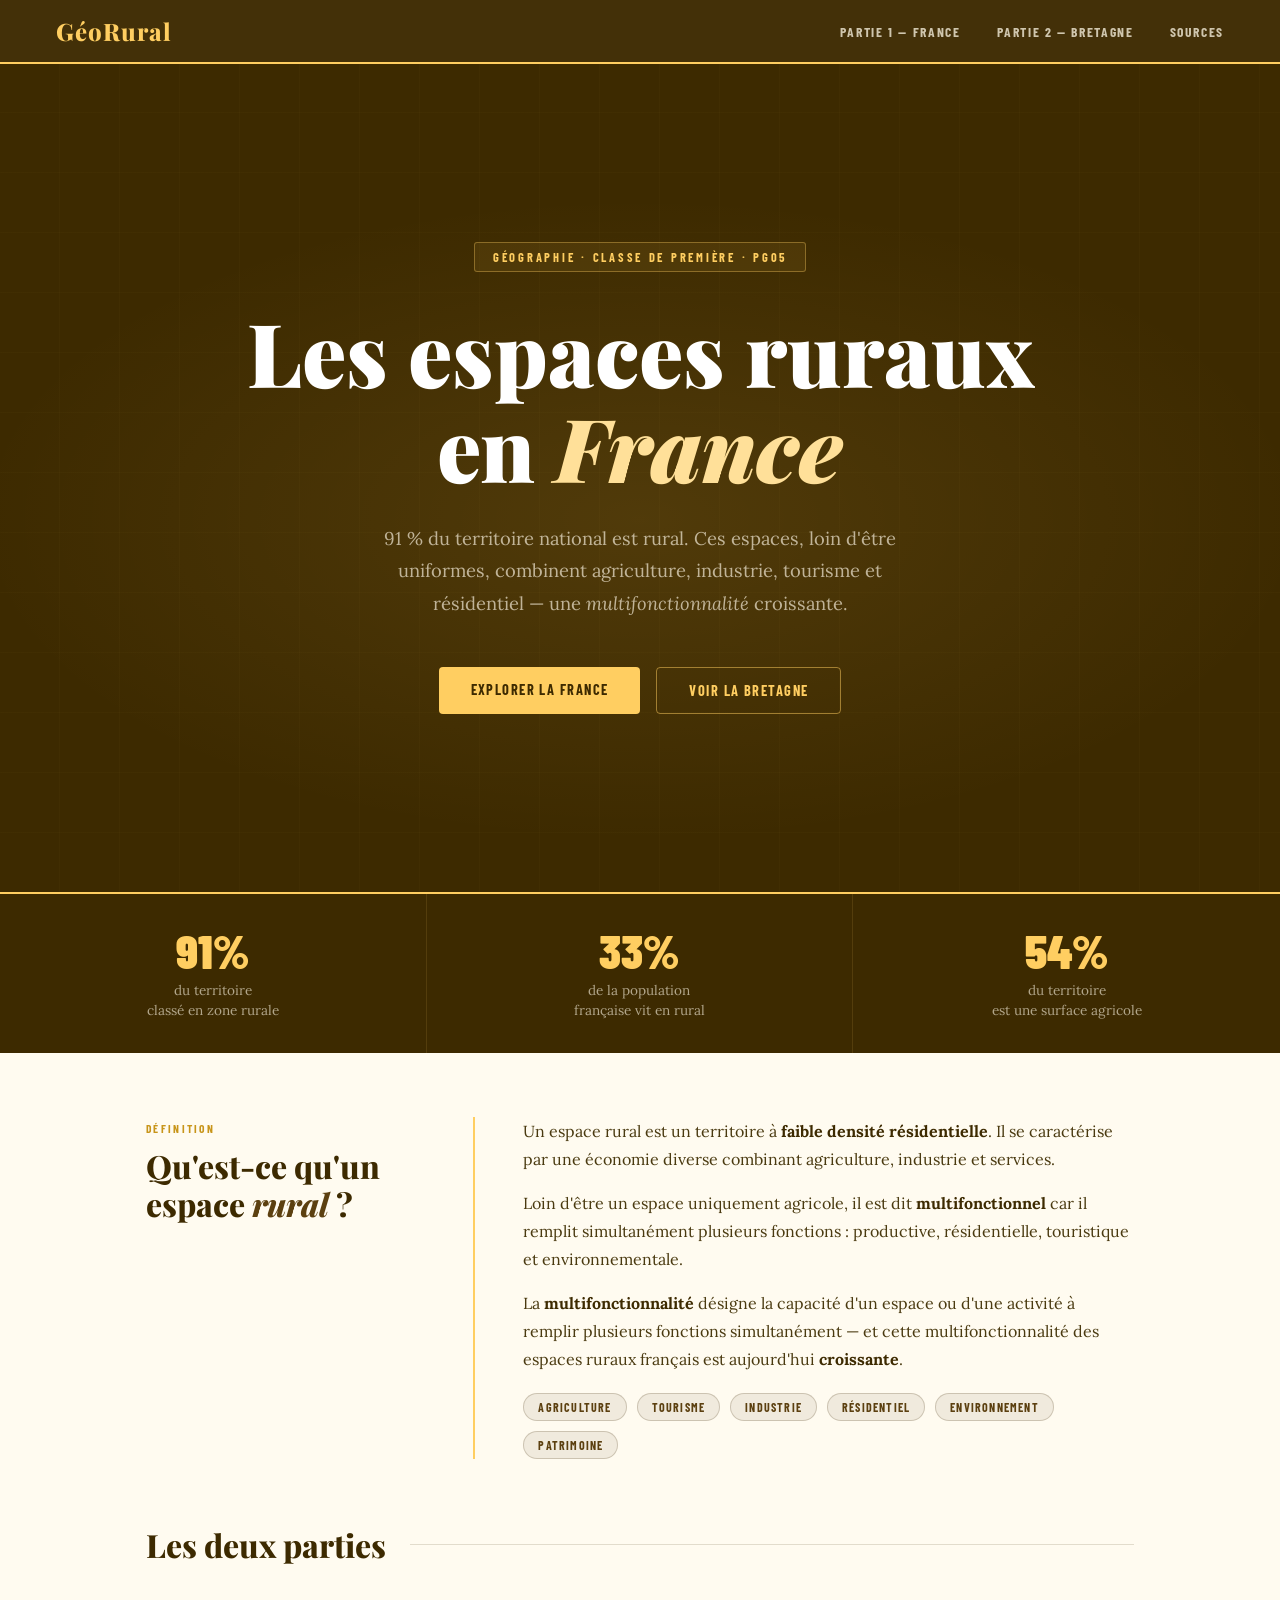
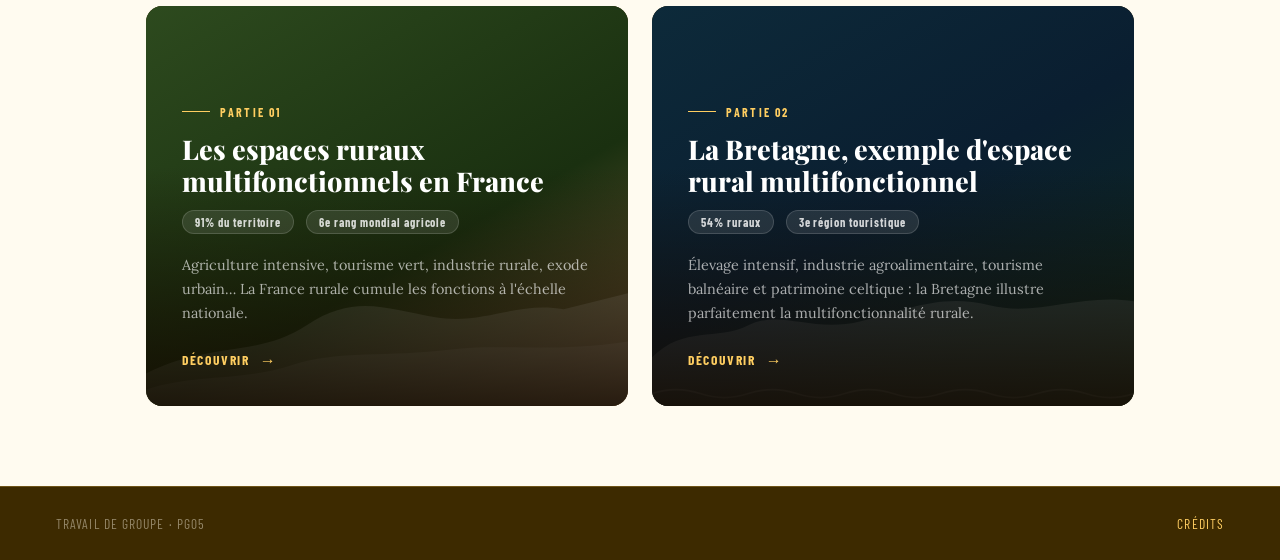
==== commit 386c9bfa: "full revamp 3" ====
--- a/index.html
+++ b/index.html
@@ -7,358 +7,9 @@
   <link rel="preconnect" href="https://fonts.googleapis.com"/>
   <link rel="preconnect" href="https://fonts.gstatic.com" crossorigin/>
   <link href="https://fonts.googleapis.com/css2?family=Playfair+Display:ital,wght@0,400..900;1,400..900&family=Lora:ital,wght@0,400;0,600;1,400&family=Barlow+Condensed:wght@400;600;700;900&display=swap" rel="stylesheet"/>
-
-  <style>
-    :root {
-      --or:         #FFCE61;
-      --or-fonce:   #c8951a;
-      --or-clair:   #FFE099;
-      --fond:       #fffbf0;
-      --fond2:      #fff8e6;
-      --brun-fonce: #3d2a00;
-      --brun-moyen: #5c4010;
-      --brun-clair: #8a6020;
-      --texte:      #1a1400;
-      --texte-doux: #4a3a10;
-    }
-
-    *, *::before, *::after { box-sizing: border-box; margin: 0; padding: 0; }
-    html { scroll-behavior: smooth; }
-    body {
-      font-family: 'Lora', serif;
-      background: var(--fond);
-      color: var(--texte);
-      overflow-x: hidden;
-      min-height: 100vh;
-      display: flex;
-      flex-direction: column;
-    }
-
-    /* ── NAV ── */
-    .nav {
-      position: sticky; top: 0; left: 0; right: 0; z-index: 200;
-      display: flex; align-items: center; justify-content: space-between;
-      padding: 0 56px; height: 64px;
-      background: rgba(61, 42, 0, 0.95);
-      backdrop-filter: blur(12px);
-      border-bottom: 2px solid var(--or);
-    }
-    .nav-logo {
-      font-family: 'Playfair Display', serif;
-      font-size: 1.5rem; font-weight: 800;
-      color: var(--or); text-decoration: none;
-      letter-spacing: 0.04em;
-    }
-    .nav-links { display: flex; gap: 36px; align-items: center; }
-    .nav-links a {
-      font-family: 'Barlow Condensed', sans-serif;
-      font-size: 0.85rem; font-weight: 700;
-      text-transform: uppercase; letter-spacing: 0.12em;
-      color: rgba(255,248,230,0.75);
-      text-decoration: none;
-      transition: color 0.2s;
-    }
-    .nav-links a:hover { color: var(--or); }
-
-    /* ── HERO ── */
-    .hero {
-      position: relative;
-      min-height: 92vh;
-      display: flex; flex-direction: column;
-      align-items: center; justify-content: center;
-      text-align: center;
-      overflow: hidden;
-      background: var(--brun-fonce);
-    }
-    .hero-lines {
-      position: absolute; inset: 0; z-index: 0;
-      background-image:
-        repeating-linear-gradient(0deg, transparent, transparent 59px, rgba(255,206,97,0.04) 60px),
-        repeating-linear-gradient(90deg, transparent, transparent 59px, rgba(255,206,97,0.04) 60px);
-      animation: gridDrift 20s linear infinite;
-    }
-    @keyframes gridDrift {
-      from { background-position: 0 0; }
-      to   { background-position: 60px 60px; }
-    }
-    .hero::after {
-      content: '';
-      position: absolute; inset: 0; z-index: 1;
-      background: radial-gradient(ellipse 80% 60% at 50% 55%, rgba(255,206,97,0.1) 0%, transparent 65%);
-      pointer-events: none;
-    }
-    .hero-content {
-      position: relative; z-index: 10;
-      max-width: 860px; padding: 0 32px;
-    }
-    .hero-kicker {
-      font-family: 'Barlow Condensed', sans-serif;
-      font-size: 0.78rem; font-weight: 700;
-      letter-spacing: 0.22em; text-transform: uppercase;
-      color: var(--or);
-      border: 1px solid rgba(255,206,97,0.35);
-      background: rgba(255,206,97,0.08);
-      display: inline-block;
-      padding: 7px 18px; border-radius: 3px;
-      margin-bottom: 32px;
-      opacity: 0; animation: fadeUp 0.8s 0.2s forwards;
-    }
-    .hero h1 {
-      font-family: 'Playfair Display', serif;
-      font-size: clamp(3rem, 7vw, 5.5rem);
-      font-weight: 900;
-      color: #fff;
-      line-height: 1.08;
-      margin-bottom: 28px;
-      opacity: 0; animation: fadeUp 0.9s 0.45s forwards;
-    }
-    .hero h1 em { font-style: italic; color: var(--or-clair); }
-    .hero-sub {
-      font-family: 'Lora', serif;
-      font-size: 1.15rem;
-      color: rgba(255,248,230,0.65);
-      line-height: 1.75;
-      max-width: 560px; margin: 0 auto 48px;
-      opacity: 0; animation: fadeUp 0.9s 0.65s forwards;
-    }
-    .hero-cta {
-      display: flex; gap: 16px; justify-content: center; flex-wrap: wrap;
-      opacity: 0; animation: fadeUp 0.9s 0.85s forwards;
-    }
-    .btn-primary {
-      font-family: 'Barlow Condensed', sans-serif;
-      font-size: 0.9rem; font-weight: 700;
-      letter-spacing: 0.1em; text-transform: uppercase;
-      padding: 14px 32px;
-      background: var(--or); color: var(--brun-fonce);
-      text-decoration: none; border-radius: 4px;
-      transition: background 0.2s, transform 0.2s;
-    }
-    .btn-primary:hover { background: var(--or-clair); transform: translateY(-2px); }
-    .btn-outline {
-      font-family: 'Barlow Condensed', sans-serif;
-      font-size: 0.9rem; font-weight: 700;
-      letter-spacing: 0.1em; text-transform: uppercase;
-      padding: 14px 32px;
-      border: 1.5px solid rgba(255,206,97,0.5); color: var(--or);
-      text-decoration: none; border-radius: 4px;
-      transition: border-color 0.2s, color 0.2s, transform 0.2s;
-    }
-    .btn-outline:hover { border-color: var(--or); color: var(--or-clair); transform: translateY(-2px); }
-
-    .hero-scroll {
-      position: absolute; bottom: 36px; left: 50%; transform: translateX(-50%);
-      z-index: 10; display: flex; flex-direction: column; align-items: center; gap: 8px;
-      opacity: 0; animation: fadeIn 1s 1.4s forwards;
-    }
-    .hero-scroll span {
-      font-family: 'Barlow Condensed', sans-serif;
-      font-size: 0.7rem; letter-spacing: 0.2em; text-transform: uppercase;
-      color: rgba(255,206,97,0.6);
-    }
-    .scroll-line {
-      width: 1px; height: 48px;
-      background: linear-gradient(to bottom, rgba(255,206,97,0.6), transparent);
-      animation: scrollPulse 2s ease-in-out infinite;
-    }
-    @keyframes scrollPulse {
-      0%, 100% { opacity: 0.4; transform: scaleY(1); }
-      50%       { opacity: 1;   transform: scaleY(1.15); }
-    }
-    @keyframes fadeUp {
-      from { opacity: 0; transform: translateY(24px); }
-      to   { opacity: 1; transform: translateY(0); }
-    }
-    @keyframes fadeIn { from { opacity: 0; } to { opacity: 1; } }
-
-    /* ── STAT BAND ── */
-    .stat-band {
-      display: grid; grid-template-columns: repeat(3,1fr);
-      background: var(--brun-fonce);
-      border-top: 2px solid var(--or);
-    }
-    .stat-item {
-      padding: 32px 40px;
-      border-right: 1px solid rgba(255,206,97,0.12);
-      text-align: center;
-      transition: background 0.3s;
-    }
-    .stat-item:last-child { border-right: none; }
-    .stat-item:hover { background: rgba(255,206,97,0.07); }
-    .stat-num {
-      font-family: 'Barlow Condensed', sans-serif;
-      font-size: 3rem; font-weight: 900;
-      color: var(--or); line-height: 1;
-      margin-bottom: 6px;
-    }
-    .stat-label {
-      font-family: 'Lora', serif;
-      font-size: 0.85rem; color: rgba(255,248,230,0.6);
-      line-height: 1.5;
-    }
-
-    /* ── DEFINITION ── */
-    .def-section {
-      display: grid; grid-template-columns: 1fr 2fr;
-      max-width: 1100px; margin: 80px auto;
-      padding: 0 48px;
-    }
-    .def-label { padding-right: 48px; border-right: 2px solid var(--or); }
-    .def-label-tag {
-      font-family: 'Barlow Condensed', sans-serif;
-      font-size: 0.75rem; font-weight: 700;
-      letter-spacing: 0.18em; text-transform: uppercase;
-      color: var(--or-fonce); margin-bottom: 16px;
-    }
-    .def-label h2 {
-      font-family: 'Playfair Display', serif;
-      font-size: 2rem; line-height: 1.25;
-      color: var(--brun-fonce);
-    }
-    .def-label h2 em { font-style: italic; color: var(--brun-moyen); }
-    .def-body { padding-left: 56px; }
-    .def-body p {
-      font-size: 1.1rem; line-height: 1.85;
-      color: var(--texte-doux);
-      margin-bottom: 20px;
-    }
-    .def-body p strong { color: var(--brun-fonce); font-weight: 600; }
-    .def-tags { display: flex; flex-wrap: wrap; gap: 10px; margin-top: 8px; }
-    .def-tag {
-      font-family: 'Barlow Condensed', sans-serif;
-      font-size: 0.78rem; font-weight: 700;
-      text-transform: uppercase; letter-spacing: 0.1em;
-      padding: 6px 14px; border-radius: 3px;
-      background: rgba(255,206,97,0.15); color: var(--brun-moyen);
-      border: 1px solid rgba(255,206,97,0.35);
-    }
-
-    /* ── CARDS ── */
-    .cards-section { max-width: 1100px; margin: 0 auto 80px; padding: 0 48px; }
-    .cards-header { display: flex; align-items: baseline; gap: 20px; margin-bottom: 40px; }
-    .cards-header h2 {
-      font-family: 'Playfair Display', serif;
-      font-size: 1.8rem; color: var(--brun-fonce);
-    }
-    .cards-header-line {
-      flex: 1; height: 1px;
-      background: linear-gradient(to right, var(--or), transparent);
-    }
-    .cards-grid { display: grid; grid-template-columns: 1fr 1fr; gap: 28px; }
-    .card {
-      position: relative; overflow: hidden;
-      border-radius: 14px;
-      background: var(--brun-fonce);
-      min-height: 420px;
-      display: flex; flex-direction: column; justify-content: flex-end;
-      text-decoration: none; cursor: pointer;
-      transition: transform 0.4s, box-shadow 0.4s;
-      box-shadow: 0 8px 32px rgba(0,0,0,0.15);
-    }
-    .card:hover { transform: translateY(-8px) scale(1.01); box-shadow: 0 20px 50px rgba(0,0,0,0.25); }
-    .card-bg {
-      position: absolute; inset: 0;
-      background-size: cover; background-position: center;
-      transition: transform 0.6s; z-index: 0;
-    }
-    .card:hover .card-bg { transform: scale(1.06); }
-    .card:nth-child(1) .card-bg { background: linear-gradient(160deg, #2d5218 0%, #4a7a28 40%, #8ab56a 70%, #c8d89a 100%); }
-    .card:nth-child(2) .card-bg { background: linear-gradient(160deg, #1a3a5c 0%, #2a5c7a 35%, #3a8a9a 65%, #7ab8c8 100%); }
-    .card-landscape {
-      position: absolute; bottom: 0; left: 0; right: 0;
-      z-index: 1; opacity: 0.35; transition: opacity 0.4s;
-    }
-    .card:hover .card-landscape { opacity: 0.5; }
-    .card-overlay {
-      position: absolute; inset: 0; z-index: 2;
-      background: linear-gradient(to top, rgba(10,20,6,0.88) 0%, rgba(10,20,6,0.3) 55%, transparent 100%);
-      transition: background 0.4s;
-    }
-    .card:hover .card-overlay { background: linear-gradient(to top, rgba(10,20,6,0.92) 0%, rgba(10,20,6,0.4) 60%, rgba(10,20,6,0.1) 100%); }
-    .card-content { position: relative; z-index: 3; padding: 32px 36px; }
-    .card-num {
-      font-family: 'Barlow Condensed', sans-serif;
-      font-size: 0.72rem; font-weight: 700;
-      letter-spacing: 0.2em; text-transform: uppercase;
-      color: var(--or); margin-bottom: 12px;
-      display: flex; align-items: center; gap: 10px;
-    }
-    .card-num::before { content: ''; width: 28px; height: 1px; background: var(--or); }
-    .card h3 {
-      font-family: 'Playfair Display', serif;
-      font-size: 1.7rem; font-weight: 800;
-      color: #fff; line-height: 1.2; margin-bottom: 12px;
-    }
-    .card p {
-      font-family: 'Lora', serif;
-      font-size: 0.9rem; color: rgba(255,255,255,0.65);
-      line-height: 1.65; margin-bottom: 24px;
-    }
-    .card-stats { display: flex; gap: 12px; margin-bottom: 20px; flex-wrap: wrap; }
-    .card-stat {
-      font-family: 'Barlow Condensed', sans-serif;
-      font-size: 0.75rem; font-weight: 700; letter-spacing: 0.08em;
-      background: rgba(255,255,255,0.1);
-      border: 1px solid rgba(255,255,255,0.15);
-      color: rgba(255,255,255,0.8);
-      padding: 4px 12px; border-radius: 20px;
-    }
-    .card-link {
-      display: inline-flex; align-items: center; gap: 10px;
-      font-family: 'Barlow Condensed', sans-serif;
-      font-size: 0.85rem; font-weight: 700;
-      letter-spacing: 0.12em; text-transform: uppercase;
-      color: var(--or); transition: gap 0.2s;
-    }
-    .card:hover .card-link { gap: 16px; }
-    .card-link::after { content: '→'; font-size: 1rem; transition: transform 0.2s; }
-    .card:hover .card-link::after { transform: translateX(4px); }
-
-    /* ── FOOTER ── */
-    .footer {
-      background: var(--brun-fonce);
-      border-top: 1px solid rgba(255,206,97,0.25);
-      padding: 32px 56px;
-      display: flex; align-items: center; justify-content: space-between;
-      margin-top: auto;
-    }
-    .footer-text {
-      font-family: 'Barlow Condensed', sans-serif;
-      font-size: 0.85rem; letter-spacing: 0.08em;
-      color: rgba(255,248,230,0.45); text-transform: uppercase;
-    }
-    .footer a {
-      font-family: 'Barlow Condensed', sans-serif;
-      font-size: 0.85rem; letter-spacing: 0.08em; text-transform: uppercase;
-      color: var(--or); text-decoration: none; transition: color 0.2s;
-    }
-    .footer a:hover { color: var(--or-clair); }
-
-    /* ── REVEAL ── */
-    .reveal { opacity: 0; transform: translateY(32px); transition: opacity 0.7s ease, transform 0.7s ease; }
-    .reveal.visible { opacity: 1; transform: none; }
-    .reveal.delay-1 { transition-delay: 0.15s; }
-    .reveal.delay-2 { transition-delay: 0.3s; }
-
-    /* ── RESPONSIVE ── */
-    @media (max-width: 820px) {
-      .nav { padding: 0 20px; height: auto; flex-wrap: wrap; gap: 10px; padding: 12px 20px; }
-      .nav-links { flex-wrap: wrap; gap: 14px; }
-      .hero h1 { font-size: 2.4rem; }
-      .hero-sub { font-size: 1rem; }
-      .stat-band { grid-template-columns: 1fr; }
-      .stat-item { border-right: none; border-bottom: 1px solid rgba(255,206,97,0.1); }
-      .def-section { grid-template-columns: 1fr; padding: 0 24px; margin: 40px auto; }
-      .def-label { border-right: none; border-bottom: 2px solid var(--or); padding: 0 0 24px; margin-bottom: 32px; }
-      .def-body { padding-left: 0; }
-      .cards-section { padding: 0 20px; }
-      .cards-grid { grid-template-columns: 1fr; }
-      .card { min-height: 320px; }
-      .footer { flex-direction: column; gap: 12px; text-align: center; padding: 24px; }
-    }
-  </style>
+  <link rel="stylesheet" href="style.css"/>
 </head>
-<body>
+<body class="page-index">
 
 <nav class="nav">
   <a href="index.html" class="nav-logo">GéoRural</a>
@@ -369,7 +20,7 @@
   </div>
 </nav>
 
-<section class="hero">
+<section class="hero-index">
   <div class="hero-lines"></div>
   <div class="hero-content">
     <div class="hero-kicker">Géographie · Classe de Première · PG05</div>
@@ -380,10 +31,7 @@
       <a href="bretagne.html" class="btn-outline">Voir la Bretagne</a>
     </div>
   </div>
-  <div class="hero-scroll">
-    <span>Défiler</span>
-    <div class="scroll-line"></div>
-  </div>
+
 </section>
 
 <div class="stat-band">
@@ -448,7 +96,7 @@
     </a>
 
     <a href="bretagne.html" class="card reveal delay-2">
-      <div class="card-bg"></div>
+      <div class="card-bg2"></div>
       <svg class="card-landscape" viewBox="0 0 600 200" xmlns="http://www.w3.org/2000/svg" preserveAspectRatio="none">
         <path d="M0,140 C40,100 80,120 120,100 C160,80 200,110 260,95 C320,80 360,60 420,75 C480,90 530,60 600,70 L600,200 L0,200Z" fill="rgba(255,255,255,0.12)"/>
         <path d="M0,185 Q30,175 60,185 Q90,195 120,185 Q150,175 180,185 Q210,195 240,185 Q270,175 300,185 Q330,195 360,185 Q390,175 420,185 Q450,195 480,185 Q510,175 540,185 Q570,195 600,185" stroke="rgba(255,255,255,0.15)" stroke-width="2" fill="none"/>
@@ -482,4 +130,4 @@
   els.forEach(el => obs.observe(el));
 </script>
 </body>
-</html>+</html>
--- a/style.css
+++ b/style.css
@@ -0,0 +1,967 @@
+/* ============================================================
+   GéoRural — Feuille de style globale
+   Fonts: Playfair Display · Lora · Barlow Condensed
+   ============================================================ */
+
+/* ── RESET ── */
+*, *::before, *::after {
+  box-sizing: border-box;
+  margin: 0;
+  padding: 0;
+}
+
+html { scroll-behavior: smooth; }
+
+/* ============================================================
+   NAV — commune à toutes les pages
+   ============================================================ */
+.nav {
+  position: sticky; top: 0; z-index: 200;
+  display: flex; align-items: center; justify-content: space-between;
+  padding: 0 56px; height: 64px;
+  background: rgba(61, 42, 0, 0.97);
+  backdrop-filter: blur(12px);
+  border-bottom: 2px solid #FFCE61;
+}
+
+.nav-logo {
+  font-family: 'Playfair Display', serif;
+  font-size: 1.5rem; font-weight: 800;
+  color: #FFCE61; text-decoration: none;
+  letter-spacing: 0.04em;
+}
+
+.nav-links { display: flex; gap: 36px; align-items: center; }
+
+.nav-links a {
+  font-family: 'Barlow Condensed', sans-serif;
+  font-size: 0.85rem; font-weight: 700;
+  text-transform: uppercase; letter-spacing: 0.12em;
+  color: rgba(255, 248, 230, 0.75);
+  text-decoration: none;
+  transition: color 0.2s;
+}
+
+.nav-links a:hover,
+.nav-links a.active { color: #FFCE61; }
+
+@media (max-width: 820px) {
+  .nav { padding: 12px 20px; height: auto; flex-wrap: wrap; gap: 10px; }
+  .nav-links { flex-wrap: wrap; gap: 14px; }
+}
+
+/*============================================================
+    FOOTER — commun à toutes les pages
+  ============================================================ */
+.footer {
+  background: #3d2a00;
+  border-top: 1px solid rgba(255, 206, 97, 0.25);
+  padding: 28px 56px;
+  display: flex; align-items: center; justify-content: space-between;
+  margin-top: auto;
+}
+
+.footer-text {
+  font-family: 'Barlow Condensed', sans-serif;
+  font-size: 0.85rem; letter-spacing: 0.08em;
+  color: rgba(255, 248, 230, 0.45); text-transform: uppercase;
+}
+
+.footer a {
+  font-family: 'Barlow Condensed', sans-serif;
+  font-size: 0.85rem; letter-spacing: 0.08em; text-transform: uppercase;
+  color: #FFCE61; text-decoration: none; transition: color 0.2s;
+}
+
+.footer a:hover { color: #FFE099; }
+
+@media (max-width: 768px) {
+  .footer { flex-direction: column; gap: 10px; text-align: center; padding: 20px; }
+}
+
+/* ============================================================
+    SCROLL REVEAL — commun à index, france, bretagne
+   ============================================================ */
+.reveal {
+  opacity: 0; transform: translateY(30px);
+  transition: opacity 0.6s ease, transform 0.6s ease;
+}
+.reveal.visible { opacity: 1; transform: none; }
+.reveal.delay-1 { transition-delay: 0.15s; }
+.reveal.delay-2 { transition-delay: 0.3s; }
+
+/* ============================================================
+   INDEX — Variables & styles spécifiques
+   ============================================================ */
+.page-index {
+  --or:         #FFCE61;
+  --or-fonce:   #c8951a;
+  --or-clair:   #FFE099;
+  --fond:       #fffbf0;
+  --fond2:      #fff8e6;
+  --brun-fonce: #3d2a00;
+  --brun-moyen: #5c4010;
+  --brun-clair: #8a6020;
+  --texte:      #1a1400;
+  --texte-doux: #4a3a10;
+}
+
+.page-index body,
+body.page-index {
+  font-family: 'Lora', serif;
+  background: #fffbf0;
+  color: #1a1400;
+  overflow-x: hidden;
+  min-height: 100vh;
+  display: flex;
+  flex-direction: column;
+}
+
+/* ─ Hero index ─ */
+.hero-index {
+  position: relative;
+  min-height: 92vh;
+  display: flex; flex-direction: column;
+  align-items: center; justify-content: center;
+  text-align: center;
+  overflow: hidden;
+  background: #3d2a00;
+}
+.hero-index .hero-lines {
+  position: absolute; inset: 0; z-index: 0;
+  background-image:
+    repeating-linear-gradient(0deg, transparent, transparent 59px, rgba(255,206,97,0.04) 60px),
+    repeating-linear-gradient(90deg, transparent, transparent 59px, rgba(255,206,97,0.04) 60px);
+  animation: gridDrift 20s linear infinite;
+}
+@keyframes gridDrift {
+  from { background-position: 0 0; }
+  to   { background-position: 60px 60px; }
+}
+.hero-index::after {
+  content: '';
+  position: absolute; inset: 0; z-index: 1;
+  background: radial-gradient(ellipse 80% 60% at 50% 55%, rgba(255,206,97,0.1) 0%, transparent 65%);
+  pointer-events: none;
+}
+.hero-index .hero-content {
+  position: relative; z-index: 10;
+  max-width: 860px; padding: 0 32px;
+}
+.hero-index .hero-kicker {
+  font-family: 'Barlow Condensed', sans-serif;
+  font-size: 0.78rem; font-weight: 700;
+  letter-spacing: 0.22em; text-transform: uppercase;
+  color: #FFCE61;
+  border: 1px solid rgba(255,206,97,0.35);
+  background: rgba(255,206,97,0.08);
+  display: inline-block;
+  padding: 7px 18px; border-radius: 3px;
+  margin-bottom: 32px;
+  opacity: 0; animation: fadeUp 0.8s 0.2s forwards;
+}
+.hero-index h1 {
+  font-family: 'Playfair Display', serif;
+  font-size: clamp(3rem, 7vw, 5.5rem);
+  font-weight: 900; color: #fff; line-height: 1.08;
+  margin-bottom: 28px;
+  opacity: 0; animation: fadeUp 0.9s 0.45s forwards;
+}
+.hero-index h1 em { font-style: italic; color: #FFE099; }
+.hero-index .hero-sub {
+  font-family: 'Lora', serif; font-size: 1.15rem;
+  color: rgba(255,248,230,0.65); line-height: 1.75;
+  max-width: 560px; margin: 0 auto 48px;
+  opacity: 0; animation: fadeUp 0.9s 0.65s forwards;
+}
+.hero-index .hero-cta {
+  display: flex; gap: 16px; justify-content: center; flex-wrap: wrap;
+  opacity: 0; animation: fadeUp 0.9s 0.85s forwards;
+}
+.hero-index .hero-scroll {
+  position: absolute; bottom: 36px; left: 50%; transform: translateX(-50%);
+  z-index: 10; display: flex; flex-direction: column; align-items: center; gap: 8px;
+  opacity: 0; animation: fadeIn 1s 1.4s forwards;
+}
+.hero-index .hero-scroll span {
+  font-family: 'Barlow Condensed', sans-serif;
+  font-size: 0.7rem; letter-spacing: 0.2em; text-transform: uppercase;
+  color: rgba(255,206,97,0.6);
+}
+.scroll-line {
+  width: 1px; height: 48px;
+  background: linear-gradient(to bottom, rgba(255,206,97,0.6), transparent);
+  animation: scrollPulse 2s ease-in-out infinite;
+}
+@keyframes scrollPulse {
+  0%, 100% { opacity: 0.4; transform: scaleY(1); }
+  50%       { opacity: 1;   transform: scaleY(1.15); }
+}
+@keyframes fadeUp {
+  from { opacity: 0; transform: translateY(24px); }
+  to   { opacity: 1; transform: translateY(0); }
+}
+@keyframes fadeIn { from { opacity: 0; } to { opacity: 1; } }
+
+/* ─ Boutons index ─ */
+.btn-primary {
+  font-family: 'Barlow Condensed', sans-serif;
+  font-size: 0.9rem; font-weight: 700;
+  letter-spacing: 0.1em; text-transform: uppercase;
+  padding: 14px 32px;
+  background: #FFCE61; color: #3d2a00;
+  text-decoration: none; border-radius: 4px;
+  transition: background 0.2s, transform 0.2s;
+}
+.btn-primary:hover { background: #FFE099; transform: translateY(-2px); }
+.btn-outline {
+  font-family: 'Barlow Condensed', sans-serif;
+  font-size: 0.9rem; font-weight: 700;
+  letter-spacing: 0.1em; text-transform: uppercase;
+  padding: 14px 32px;
+  border: 1.5px solid rgba(255,206,97,0.5); color: #FFCE61;
+  text-decoration: none; border-radius: 4px;
+  transition: border-color 0.2s, color 0.2s, transform 0.2s;
+}
+.btn-outline:hover { border-color: #FFCE61; color: #FFE099; transform: translateY(-2px); }
+
+/* ─ Stat band index ─ */
+.stat-band {
+  display: grid; grid-template-columns: repeat(3,1fr);
+  background: #3d2a00;
+  border-top: 2px solid #FFCE61;
+}
+.stat-band .stat-item {
+  padding: 32px 40px;
+  border-right: 1px solid rgba(255,206,97,0.12);
+  text-align: center;
+  transition: background 0.3s;
+}
+.stat-band .stat-item:last-child { border-right: none; }
+.stat-band .stat-item:hover { background: rgba(255,206,97,0.07); }
+.stat-band .stat-num {
+  font-family: 'Barlow Condensed', sans-serif;
+  font-size: 3rem; font-weight: 900;
+  color: #FFCE61; line-height: 1; margin-bottom: 6px;
+}
+.stat-band .stat-label {
+  font-family: 'Lora', serif;
+  font-size: 0.85rem; color: rgba(255,248,230,0.6); line-height: 1.5;
+}
+
+/* ─ Section définition index ─ */
+.def-section {
+  display: grid; grid-template-columns: 1fr 2fr;
+  gap: 0; max-width: 1100px;
+  margin: 64px auto; padding: 0 56px;
+}
+.def-label {
+  border-right: 2px solid #FFCE61;
+  padding-right: 48px; padding-top: 4px;
+}
+.def-label-tag {
+  font-family: 'Barlow Condensed', sans-serif;
+  font-size: 0.72rem; font-weight: 700;
+  letter-spacing: 0.2em; text-transform: uppercase;
+  color: #c8951a; margin-bottom: 12px;
+}
+.def-label h2 {
+  font-family: 'Playfair Display', serif;
+  font-size: 2rem; font-weight: 800;
+  color: #3d2a00; line-height: 1.2;
+}
+.def-label h2 em { font-style: italic; color: #5c4010; }
+.def-body { padding-left: 48px; }
+.def-body p {
+  font-family: 'Lora', serif;
+  font-size: 1rem; color: #4a3a10; line-height: 1.75;
+  margin-bottom: 16px;
+}
+.def-body strong { color: #3d2a00; }
+.def-tags { display: flex; gap: 10px; flex-wrap: wrap; margin-top: 20px; }
+.def-tag {
+  font-family: 'Barlow Condensed', sans-serif;
+  font-size: 0.75rem; font-weight: 700;
+  letter-spacing: 0.1em; text-transform: uppercase;
+  background: rgba(61,42,0,0.08); color: #5c4010;
+  border: 1px solid rgba(61,42,0,0.2);
+  padding: 6px 14px; border-radius: 20px;
+}
+
+/* ─ Cards section index ─ */
+.cards-section { padding: 0 56px 80px; max-width: 1100px; margin: 0 auto; width: 100%; }
+.cards-header {
+  display: flex; align-items: center; gap: 24px;
+  margin-bottom: 40px;
+}
+.cards-header h2 {
+  font-family: 'Playfair Display', serif;
+  font-size: 2rem; font-weight: 800; color: #3d2a00;
+}
+.cards-header-line { flex: 1; height: 1px; background: rgba(61,42,0,0.15); }
+.cards-grid { display: grid; grid-template-columns: 1fr 1fr; gap: 24px; }
+.card {
+  position: relative; min-height: 400px;
+  border-radius: 16px; overflow: hidden;
+  background: #3d2a00;
+  display: flex; flex-direction: column; justify-content: flex-end;
+  text-decoration: none; padding: 36px;
+  cursor: pointer;
+  transition: transform 0.3s, box-shadow 0.3s;
+}
+.card:hover { transform: translateY(-4px); box-shadow: 0 20px 48px rgba(61,42,0,0.25); }
+.card-bg {
+  position: absolute; inset: 0;
+  background: linear-gradient(150deg,#2d4a1e 0%, #1a3010 60%, #7a5c3a 100%);
+}
+
+.card-bg2 {
+  position: absolute; inset: 0;
+  background: linear-gradient(150deg,#0d2a3a 0%, #0a1e30 50%, #0d2a1e 100%);
+}
+.card-landscape {
+  position: absolute; bottom: 0; left: 0; right: 0; z-index: 1;
+}
+.card-overlay {
+  position: absolute; inset: 0; z-index: 2;
+  background: linear-gradient(to top, rgba(20,10,0,0.85) 0%, transparent 60%);
+}
+.card-content { position: relative; z-index: 3; }
+.card-num {
+  font-family: 'Barlow Condensed', sans-serif;
+  font-size: 0.75rem; font-weight: 700;
+  letter-spacing: 0.18em; text-transform: uppercase;
+  color: #FFCE61; margin-bottom: 14px;
+  display: flex; align-items: center; gap: 10px;
+}
+.card-num::before { content: ''; width: 28px; height: 1px; background: #FFCE61; }
+.card h3 {
+  font-family: 'Playfair Display', serif;
+  font-size: 1.7rem; font-weight: 800;
+  color: #fff; line-height: 1.2; margin-bottom: 12px;
+}
+.card p {
+  font-family: 'Lora', serif;
+  font-size: 0.9rem; color: rgba(255,255,255,0.65);
+  line-height: 1.65; margin-bottom: 24px;
+}
+.card-stats { display: flex; gap: 12px; margin-bottom: 20px; flex-wrap: wrap; }
+.card-stat {
+  font-family: 'Barlow Condensed', sans-serif;
+  font-size: 0.75rem; font-weight: 700; letter-spacing: 0.08em;
+  background: rgba(255,255,255,0.1);
+  border: 1px solid rgba(255,255,255,0.15);
+  color: rgba(255,255,255,0.8);
+  padding: 4px 12px; border-radius: 20px;
+}
+.card-link {
+  display: inline-flex; align-items: center; gap: 10px;
+  font-family: 'Barlow Condensed', sans-serif;
+  font-size: 0.85rem; font-weight: 700;
+  letter-spacing: 0.12em; text-transform: uppercase;
+  color: #FFCE61; transition: gap 0.2s;
+}
+.card:hover .card-link { gap: 16px; }
+.card-link::after { content: '→'; font-size: 1rem; transition: transform 0.2s; }
+.card:hover .card-link::after { transform: translateX(4px); }
+
+@media (max-width: 820px) {
+  .stat-band { grid-template-columns: 1fr; }
+  .stat-band .stat-item { border-right: none; border-bottom: 1px solid rgba(255,206,97,0.1); }
+  .def-section { grid-template-columns: 1fr; padding: 0 24px; margin: 40px auto; }
+  .def-label { border-right: none; border-bottom: 2px solid #FFCE61; padding: 0 0 24px; margin-bottom: 32px; }
+  .def-body { padding-left: 0; }
+  .cards-section { padding: 0 20px 60px; }
+  .cards-grid { grid-template-columns: 1fr; }
+  .card { min-height: 320px; }
+}
+
+/* ============================================================
+   FRANCE — Variables & styles spécifiques
+   ============================================================ */
+body.page-france {
+  font-family: 'Source Sans 3', sans-serif;
+  background-color: #f5f0e8;
+  color: #1a1a1a;
+  overflow-x: hidden;
+  min-height: 100vh;
+  display: flex;
+  flex-direction: column;
+}
+
+/* ─ Hero france ─ */
+.hero-france {
+  position: relative;
+  background: linear-gradient(135deg, #2d4a1e 0%, #1a3010 60%, #7a5c3a 100%);
+  padding: 80px 48px 60px;
+  overflow: hidden;
+}
+.hero-france::before {
+  content: '';
+  position: absolute; inset: 0;
+  background-image:
+    radial-gradient(ellipse at 70% 50%, rgba(200,168,75,0.12) 0%, transparent 60%),
+    url("data:image/svg+xml,%3Csvg width='60' height='60' viewBox='0 0 60 60' xmlns='http://www.w3.org/2000/svg'%3E%3Cg fill='none' fill-rule='evenodd'%3E%3Cg fill='%23ffffff' fill-opacity='0.03'%3E%3Cpath d='M36 34v-4h-2v4h-4v2h4v4h2v-4h4v-2h-4zm0-30V0h-2v4h-4v2h4v4h2V6h4V4h-4zM6 34v-4H4v4H0v2h4v4h2v-4h4v-2H6zM6 4V0H4v4H0v2h4v4h2V6h4V4H6z'/%3E%3C/g%3E%3C/g%3E%3C/svg%3E");
+}
+.hero-france .hero-tag {
+  display: inline-block;
+  font-size: 0.75rem; font-weight: 700; text-transform: uppercase; letter-spacing: 0.15em;
+  color: #c8a84b; background: rgba(200,168,75,0.15);
+  border: 1px solid rgba(200,168,75,0.4);
+  padding: 6px 14px; border-radius: 4px; margin-bottom: 24px;
+}
+.hero-france h1 {
+  font-family: 'Playfair Display', serif;
+  font-size: clamp(2.4rem, 5vw, 4rem); color: #fff;
+  line-height: 1.15; max-width: 700px; margin-bottom: 20px;
+}
+.hero-france h1 em { color: #e8c878; font-style: italic; }
+.hero-france p { color: rgba(245,240,232,0.75); font-size: 1.1rem; max-width: 560px; line-height: 1.7; }
+
+/* ─ Stats bar france ─ */
+.stats-bar {
+  display: grid; grid-template-columns: repeat(3, 1fr);
+  border-top: 3px solid #c8a84b;
+  background: #2d4a1e;
+}
+.stats-bar .stat-card {
+  padding: 36px 40px;
+  border-right: 1px solid rgba(255,255,255,0.1);
+  position: relative; overflow: hidden;
+  transition: background 0.3s; cursor: default;
+}
+.stats-bar .stat-card:last-child { border-right: none; }
+.stats-bar .stat-card:hover { background: rgba(200,168,75,0.08); }
+.stats-bar .stat-card::before {
+  content: '';
+  position: absolute; bottom: 0; left: 0; right: 0;
+  height: 3px; background: #c8a84b;
+  transform: scaleX(0); transform-origin: left;
+  transition: transform 0.4s;
+}
+.stats-bar .stat-card:hover::before { transform: scaleX(1); }
+.stats-bar .stat-num {
+  font-family: 'Playfair Display', serif;
+  font-size: 3.2rem; font-weight: 900; color: #c8a84b; line-height: 1; margin-bottom: 8px;
+}
+.stats-bar .stat-label { color: rgba(245,240,232,0.7); font-size: 0.9rem; font-weight: 600; text-transform: uppercase; letter-spacing: 0.08em; }
+.stats-bar .stat-sub { color: rgba(245,240,232,0.45); font-size: 0.8rem; margin-top: 4px; }
+
+/* ─ Main france ─ */
+.main-france { padding: 60px 48px 80px; max-width: 1280px; margin: 0 auto; }
+.france .section-title {
+  font-family: 'Playfair Display', serif;
+  font-size: 1.9rem; color: #2d4a1e; margin-bottom: 8px;
+}
+.france .section-title span { color: #c8a84b; }
+.france .section-sub { color: #4a4a4a; font-size: 1rem; margin-bottom: 40px; }
+.france .divider { width: 64px; height: 3px; background: #c8a84b; margin: 16px 0 32px; }
+
+/* ─ Types espaces france ─ */
+.types-grid {
+  display: grid; grid-template-columns: repeat(3, 1fr);
+  gap: 24px; margin-bottom: 72px;
+}
+.type-card {
+  border-radius: 12px; overflow: hidden;
+  background: #fff;
+  box-shadow: 0 4px 20px rgba(0,0,0,0.06);
+  transition: transform 0.3s, box-shadow 0.3s; cursor: default;
+}
+.type-card:hover { transform: translateY(-6px); box-shadow: 0 12px 32px rgba(0,0,0,0.12); }
+.type-header { padding: 24px 28px 20px; color: #fff; }
+.type-card:nth-child(1) .type-header { background: #2d4a1e; }
+.type-card:nth-child(2) .type-header { background: #3a5a2a; }
+.type-card:nth-child(3) .type-header { background: #5a7d3a; }
+.type-name { font-family: 'Playfair Display', serif; font-size: 1.25rem; font-weight: 700; margin-bottom: 4px; }
+.type-desc { font-size: 0.85rem; opacity: 0.8; }
+.type-body { padding: 24px 28px; }
+.type-stat {
+  display: flex; justify-content: space-between; align-items: center;
+  padding: 10px 0; border-bottom: 1px solid rgba(0,0,0,0.06);
+}
+.type-stat:last-child { border-bottom: none; }
+.type-stat-label { font-size: 0.9rem; color: #4a4a4a; }
+.type-stat-val { font-weight: 700; color: #2d4a1e; font-size: 1rem; }
+.type-tag {
+  display: inline-block; margin-top: 16px;
+  font-size: 0.75rem; font-weight: 700;
+  padding: 5px 12px; border-radius: 20px;
+  background: rgba(58,90,42,0.1); color: #3a5a2a;
+}
+
+/* ─ Charts france ─ */
+.charts-grid {
+  display: grid; grid-template-columns: 1fr 1fr;
+  gap: 32px; margin-bottom: 72px;
+}
+.chart-card {
+  background: #fff; border-radius: 16px;
+  padding: 32px;
+  box-shadow: 0 4px 20px rgba(0,0,0,0.06);
+}
+.chart-card.full { grid-column: 1 / -1; }
+.chart-title {
+  font-family: 'Playfair Display', serif;
+  font-size: 1.2rem; color: #2d4a1e; margin-bottom: 4px;
+}
+.chart-note { font-size: 0.8rem; color: #4a4a4a; margin-bottom: 24px; }
+.chart-wrap { position: relative; height: 260px; }
+.chart-wrap.tall { height: 320px; }
+
+/* ─ Tabs france ─ */
+.tabs-section { margin-bottom: 72px; }
+.tabs-nav {
+  display: flex; gap: 8px;
+  border-bottom: 2px solid rgba(58,90,42,0.2);
+  margin-bottom: 32px; flex-wrap: wrap;
+}
+.tab-btn {
+  padding: 12px 24px;
+  font-family: 'Source Sans 3', sans-serif;
+  font-size: 0.9rem; font-weight: 700;
+  text-transform: uppercase; letter-spacing: 0.06em;
+  background: none; border: none; cursor: pointer;
+  color: #4a4a4a;
+  border-bottom: 3px solid transparent;
+  margin-bottom: -2px;
+  transition: color 0.2s, border-color 0.2s;
+}
+.tab-btn.active { color: #2d4a1e; border-bottom-color: #c8a84b; }
+.tab-btn:hover:not(.active) { color: #3a5a2a; }
+.tab-panel { display: none; animation: fadeInUp 0.3s ease; }
+.tab-panel.active { display: block; }
+@keyframes fadeInUp { from { opacity: 0; transform: translateY(8px); } to { opacity: 1; transform: translateY(0); } }
+
+.panel-grid {
+  display: grid; grid-template-columns: 1fr 1fr;
+  gap: 32px; align-items: start;
+}
+.panel-text h3 {
+  font-family: 'Playfair Display', serif;
+  font-size: 1.5rem; color: #2d4a1e; margin-bottom: 16px;
+}
+.panel-text p { color: #4a4a4a; line-height: 1.75; margin-bottom: 14px; font-size: 0.97rem; }
+.france .info-pill {
+  display: inline-block;
+  background: rgba(58,90,42,0.1); color: #2d4a1e;
+  border-left: 3px solid #3a5a2a;
+  padding: 10px 16px; border-radius: 0 8px 8px 0;
+  font-size: 0.9rem; font-weight: 600;
+  margin: 8px 0; width: 100%;
+}
+.france .info-pill span { color: #5a7d3a; }
+
+/* ─ Régions multifonctionnelles france ─ */
+.multifonc-section { margin-bottom: 72px; }
+.regions-grid {
+  display: grid; grid-template-columns: repeat(auto-fill, minmax(220px, 1fr));
+  gap: 16px; margin-top: 32px;
+}
+.region-card {
+  background: #fff;
+  border: 1px solid rgba(58,90,42,0.15);
+  border-radius: 10px; padding: 20px;
+  transition: all 0.25s; cursor: default;
+}
+.region-card:hover {
+  border-color: #c8a84b;
+  box-shadow: 0 4px 16px rgba(200,168,75,0.15);
+  transform: translateY(-2px);
+}
+.region-icon { font-size: 1.8rem; margin-bottom: 10px; }
+.region-name { font-weight: 700; color: #2d4a1e; font-size: 0.95rem; }
+.region-type { font-size: 0.8rem; color: #4a4a4a; margin-top: 4px; }
+
+/* ─ Enjeux france ─ */
+.france .enjeux-grid { display: grid; grid-template-columns: repeat(3, 1fr); gap: 20px; }
+.france .enjeu-card {
+  background: #fff; border-radius: 12px; padding: 28px;
+  border-top: 4px solid; box-shadow: 0 4px 16px rgba(0,0,0,0.05);
+}
+.france .enjeu-card:nth-child(1) { border-color: #3a5a2a; }
+.france .enjeu-card:nth-child(2) { border-color: #c8a84b; }
+.france .enjeu-card:nth-child(3) { border-color: #7a5c3a; }
+.france .enjeu-icon { font-size: 2rem; margin-bottom: 14px; }
+.france .enjeu-title { font-family: 'Playfair Display', serif; font-size: 1.1rem; margin-bottom: 10px; color: #2d4a1e; }
+.france .enjeu-text { font-size: 0.9rem; color: #4a4a4a; line-height: 1.65; }
+
+@media (max-width: 900px) {
+  .stats-bar { grid-template-columns: 1fr; }
+  .types-grid, .charts-grid, .panel-grid, .france .enjeux-grid { grid-template-columns: 1fr; }
+  .charts-grid .chart-card.full { grid-column: auto; }
+  .main-france { padding: 40px 20px 60px; }
+  .hero-france { padding: 50px 20px 40px; }
+  .hero-france h1 { font-size: 2.2rem; }
+}
+
+/* ============================================================
+   BRETAGNE — Variables & styles spécifiques
+   ============================================================ */
+body.page-bretagne {
+  font-family: 'Lora', serif;
+  background: #faf7f0;
+  color: #1a1a14;
+  overflow-x: hidden;
+  min-height: 100vh;
+  display: flex;
+  flex-direction: column;
+}
+
+/* ─ Hero bretagne ─ */
+.hero-bretagne {
+  position: relative;
+  background: linear-gradient(150deg, #0d2a3a 0%, #0a1e30 50%, #0d2a1e 100%);
+  padding: 88px 56px 72px;
+  overflow: hidden;
+}
+.hero-bretagne::before {
+  content: '';
+  position: absolute; inset: 0;
+  background:
+    radial-gradient(ellipse 60% 50% at 80% 40%, rgba(42,122,154,0.18) 0%, transparent 60%),
+    radial-gradient(ellipse 40% 60% at 10% 80%, rgba(58,106,40,0.15) 0%, transparent 50%);
+  pointer-events: none;
+}
+.hero-bretagne .hero-wave {
+  position: absolute; bottom: 0; left: 0; right: 0; z-index: 1; line-height: 0;
+}
+.hero-bretagne .hero-wave svg { display: block; width: 100%; height: 60px; }
+.hero-bretagne .hero-inner { position: relative; z-index: 2; max-width: 780px; }
+.hero-bretagne .hero-kicker {
+  font-family: 'Barlow Condensed', sans-serif;
+  font-size: 0.78rem; font-weight: 700;
+  letter-spacing: 0.22em; text-transform: uppercase;
+  color: #c8a84b; border: 1px solid rgba(200,168,75,0.35);
+  background: rgba(200,168,75,0.08);
+  display: inline-block; padding: 7px 18px; border-radius: 3px;
+  margin-bottom: 28px;
+  animation: fadeUp 0.7s 0.1s both;
+}
+.hero-bretagne h1 {
+  font-family: 'Playfair Display', serif;
+  font-size: clamp(2.4rem, 5vw, 4.2rem);
+  font-weight: 900; color: #fff; line-height: 1.1;
+  margin-bottom: 24px;
+  animation: fadeUp 0.7s 0.3s both;
+}
+.hero-bretagne h1 em { font-style: italic; color: #6ab8cc; }
+.hero-bretagne .hero-sub {
+  color: rgba(244,239,228,0.65); font-size: 1.05rem;
+  line-height: 1.75; max-width: 560px;
+  animation: fadeUp 0.7s 0.5s both;
+}
+
+/* ─ Stats band bretagne ─ */
+.stats-band {
+  display: grid; grid-template-columns: repeat(4, 1fr);
+  background: #0d2a3a;
+  border-top: 2px solid #c8a84b;
+}
+.stats-band .stat-item {
+  padding: 28px 32px; text-align: center;
+  border-right: 1px solid rgba(255,255,255,0.07);
+  transition: background 0.3s; cursor: default;
+}
+.stats-band .stat-item:last-child { border-right: none; }
+.stats-band .stat-item:hover { background: rgba(200,168,75,0.07); }
+.stats-band .stat-num {
+  font-family: 'Barlow Condensed', sans-serif;
+  font-size: 2.4rem; font-weight: 900;
+  color: #c8a84b; line-height: 1; margin-bottom: 6px;
+}
+.stats-band .stat-label {
+  font-family: 'Lora', serif;
+  font-size: 0.8rem; color: rgba(244,239,228,0.55); line-height: 1.5;
+}
+
+/* ─ Main bretagne ─ */
+.main-bretagne { max-width: 1200px; margin: 0 auto; padding: 64px 48px 80px; }
+.bretagne .section-title {
+  font-family: 'Playfair Display', serif;
+  font-size: 1.85rem; color: #0d2a3a; margin-bottom: 8px;
+}
+.bretagne .section-title span { color: #c8a84b; }
+.bretagne .divider { width: 56px; height: 3px; background: #c8a84b; margin: 14px 0 36px; }
+.bretagne .section-sub { color: #4a4a3a; font-size: 1rem; margin-bottom: 40px; line-height: 1.7; }
+
+/* ─ Comparaison bretagne ─ */
+.compare-band {
+  display: grid; grid-template-columns: 1fr 1fr;
+  gap: 24px; margin-bottom: 72px;
+}
+.compare-card {
+  border-radius: 14px; overflow: hidden; background: #fff;
+  box-shadow: 0 4px 20px rgba(0,0,0,0.06);
+  display: flex; flex-direction: column;
+}
+.compare-header { padding: 22px 28px; color: #fff; }
+.compare-card:nth-child(1) .compare-header { background: #1a4a6a; }
+.compare-card:nth-child(2) .compare-header { background: #3a6a28; }
+.compare-header-label {
+  font-family: 'Barlow Condensed', sans-serif;
+  font-size: 0.75rem; font-weight: 700; letter-spacing: 0.15em;
+  text-transform: uppercase; opacity: 0.7; margin-bottom: 4px;
+}
+.compare-header-title { font-family: 'Playfair Display', serif; font-size: 1.3rem; font-weight: 700; }
+.compare-body { padding: 28px; flex: 1; }
+.compare-big {
+  font-family: 'Barlow Condensed', sans-serif;
+  font-size: 4.5rem; font-weight: 900; line-height: 1; margin-bottom: 6px;
+}
+.compare-card:nth-child(1) .compare-big { color: #1a4a6a; }
+.compare-card:nth-child(2) .compare-big { color: #3a6a28; }
+.compare-desc { color: #4a4a3a; font-size: 0.95rem; line-height: 1.65; }
+.compare-bar-wrap { margin-top: 20px; }
+.compare-bar-label {
+  font-family: 'Barlow Condensed', sans-serif;
+  font-size: 0.75rem; font-weight: 700; letter-spacing: 0.1em;
+  text-transform: uppercase; color: #4a4a3a; margin-bottom: 6px;
+}
+.compare-bar-bg { height: 10px; border-radius: 5px; background: rgba(0,0,0,0.07); overflow: hidden; }
+.compare-bar-fill {
+  height: 100%; border-radius: 5px;
+  transition: width 1.2s cubic-bezier(0.4,0,0.2,1); width: 0;
+}
+.compare-card:nth-child(1) .compare-bar-fill { background: #1a4a6a; }
+.compare-card:nth-child(2) .compare-bar-fill { background: #3a6a28; }
+
+/* ─ Charts bretagne ─ */
+.bretagne .charts-grid {
+  display: grid; grid-template-columns: 1fr 1fr;
+  gap: 28px; margin-bottom: 72px;
+}
+.bretagne .chart-card {
+  background: #fff; border-radius: 14px;
+  padding: 28px 32px; box-shadow: 0 4px 20px rgba(0,0,0,0.06);
+}
+.bretagne .chart-card.full { grid-column: 1/-1; }
+.bretagne .chart-title { font-family: 'Playfair Display', serif; font-size: 1.15rem; color: #0d2a3a; margin-bottom: 4px; }
+.bretagne .chart-note { font-size: 0.8rem; color: #4a4a3a; margin-bottom: 22px; }
+.bretagne .chart-wrap { position: relative; height: 260px; }
+.bretagne .chart-wrap.tall { height: 310px; }
+
+/* ─ Tabs bretagne ─ */
+.bretagne .tabs-section { margin-bottom: 72px; }
+.bretagne .tabs-nav {
+  display: flex; gap: 6px;
+  border-bottom: 2px solid rgba(13,42,58,0.15);
+  margin-bottom: 32px; flex-wrap: wrap;
+}
+.bretagne .tab-btn {
+  padding: 11px 22px;
+  font-family: 'Barlow Condensed', sans-serif;
+  font-size: 0.88rem; font-weight: 700;
+  text-transform: uppercase; letter-spacing: 0.08em;
+  background: none; border: none; cursor: pointer;
+  color: #4a4a3a;
+  border-bottom: 3px solid transparent;
+  margin-bottom: -2px;
+  transition: color 0.2s, border-color 0.2s;
+}
+.bretagne .tab-btn.active { color: #0d2a3a; border-bottom-color: #c8a84b; }
+.bretagne .tab-btn:hover:not(.active) { color: #1a4a6a; }
+
+.panel-2col {
+  display: grid; grid-template-columns: 1fr 1fr;
+  gap: 36px; align-items: start;
+}
+.bretagne .panel-text h3 { font-family: 'Playfair Display', serif; font-size: 1.5rem; color: #0d2a3a; margin-bottom: 16px; }
+.bretagne .panel-text p { color: #4a4a3a; line-height: 1.8; font-size: 0.97rem; margin-bottom: 14px; }
+.bretagne .info-pill {
+  display: block;
+  background: rgba(13,42,58,0.07); color: #0d2a3a;
+  border-left: 3px solid #1a4a6a;
+  padding: 10px 16px; border-radius: 0 8px 8px 0;
+  font-size: 0.9rem; font-weight: 600; margin: 8px 0;
+}
+.bretagne .info-pill span { color: #2a7a9a; }
+
+/* ─ Enjeux bretagne ─ */
+.bretagne .enjeux-grid { display: grid; grid-template-columns: repeat(3, 1fr); gap: 20px; }
+.bretagne .enjeu-card {
+  background: #fff; border-radius: 12px;
+  padding: 26px; border-top: 4px solid;
+  box-shadow: 0 4px 16px rgba(0,0,0,0.05);
+}
+.bretagne .enjeu-card:nth-child(1) { border-color: #1a4a6a; }
+.bretagne .enjeu-card:nth-child(2) { border-color: #c8a84b; }
+.bretagne .enjeu-card:nth-child(3) { border-color: #3a6a28; }
+.bretagne .enjeu-card:nth-child(4) { border-color: #6b4c2a; }
+.bretagne .enjeu-card:nth-child(5) { border-color: #2a7a9a; }
+.bretagne .enjeu-icon { font-size: 1.8rem; margin-bottom: 12px; }
+.bretagne .enjeu-title { font-family: 'Playfair Display', serif; font-size: 1.05rem; margin-bottom: 10px; color: #0d2a3a; }
+.bretagne .enjeu-text { font-size: 0.88rem; color: #4a4a3a; line-height: 1.65; }
+
+@media (max-width: 900px) {
+  .stats-band { grid-template-columns: repeat(2,1fr); }
+  .hero-bretagne { padding: 72px 24px 56px; }
+  .hero-bretagne h1 { font-size: 2.2rem; }
+  .main-bretagne { padding: 40px 20px 60px; }
+  .compare-band, .bretagne .charts-grid, .panel-2col, .bretagne .enjeux-grid { grid-template-columns: 1fr; }
+  .bretagne .charts-grid .chart-card.full { grid-column: auto; }
+}
+
+/* ============================================================
+   SOURCE — Variables & styles spécifiques
+   ============================================================ */
+body.page-source {
+  font-family: 'Lora', serif;
+  background-color: #fffbf0;
+  color: #1a1400;
+  min-height: 100vh;
+  display: flex;
+  flex-direction: column;
+}
+
+/* ─ Header source ─ */
+.page-header {
+  background: #3d2a00;
+  padding: 64px 56px 48px;
+  border-bottom: 2px solid #FFCE61;
+}
+.page-header-kicker {
+  font-family: 'Barlow Condensed', sans-serif;
+  font-size: 0.78rem; font-weight: 700;
+  letter-spacing: 0.22em; text-transform: uppercase;
+  color: #FFCE61;
+  border: 1px solid rgba(255,206,97,0.35);
+  background: rgba(255,206,97,0.08);
+  display: inline-block; padding: 7px 18px; border-radius: 3px; margin-bottom: 20px;
+}
+.page-header h1 {
+  font-family: 'Playfair Display', serif;
+  font-size: clamp(2rem, 4vw, 3rem); color: #fff; line-height: 1.15;
+}
+.page-header h1 em { font-style: italic; color: #FFE099; }
+
+/* ─ Stat band source ─ */
+.source-stat-band {
+  display: grid; grid-template-columns: repeat(3, 1fr);
+  background: #3d2a00;
+}
+.source-stat-band .stat-item {
+  padding: 28px 36px; text-align: center;
+  border-right: 1px solid rgba(255,206,97,0.12);
+}
+.source-stat-band .stat-item:last-child { border-right: none; }
+.source-stat-band .stat-num {
+  font-family: 'Barlow Condensed', sans-serif;
+  font-size: 2.6rem; font-weight: 900;
+  color: #FFCE61; line-height: 1; margin-bottom: 6px;
+}
+.source-stat-band .stat-label {
+  font-family: 'Lora', serif;
+  font-size: 0.82rem; color: rgba(255,248,230,0.55); line-height: 1.5;
+}
+
+/* ─ Sources layout ─ */
+.sources-layout {
+  flex: 1; display: flex; flex-direction: column;
+  gap: 40px; padding: 48px 56px 60px; max-width: 1100px;
+}
+.section-block {
+  background: white; border-radius: 16px;
+  padding: 32px 36px; box-shadow: 0 4px 20px rgba(0,0,0,0.06);
+  border-top: 3px solid #FFCE61;
+}
+.section-block h3 {
+  font-family: 'Playfair Display', serif;
+  font-size: 1.25rem; font-weight: 700; color: #3d2a00;
+  margin-bottom: 24px; padding-bottom: 14px;
+  border-bottom: 1px solid rgba(255,206,97,0.3);
+  display: flex; align-items: center; gap: 10px;
+}
+.section-block h3 .pill {
+  background-color: #FFCE61; color: #3d2a00;
+  font-family: 'Barlow Condensed', sans-serif;
+  font-size: 0.7rem; font-weight: 700;
+  text-transform: uppercase; letter-spacing: 0.5px;
+  padding: 3px 10px; border-radius: 20px;
+}
+.source-list { display: flex; flex-direction: column; gap: 12px; }
+.source-item {
+  display: flex; align-items: flex-start; gap: 14px;
+  padding: 14px 18px; background: #fffbf0;
+  border-radius: 10px; transition: background 0.2s;
+  border: 1px solid rgba(255,206,97,0.15);
+}
+.source-item:hover { background: rgba(255,206,97,0.1); }
+.source-num {
+  min-width: 28px; height: 28px; background: #FFCE61; color: #3d2a00;
+  border-radius: 50%; display: flex; align-items: center; justify-content: center;
+  font-family: 'Barlow Condensed', sans-serif;
+  font-size: 0.78rem; font-weight: 700; flex-shrink: 0; margin-top: 1px;
+}
+.source-content { flex: 1; }
+.source-title {
+  font-family: 'Lora', serif;
+  font-size: 0.9rem; font-weight: 600; color: #3d2a00; margin-bottom: 3px;
+}
+.source-detail { font-size: 0.82rem; color: #4a3a10; line-height: 1.5; }
+.source-link {
+  font-family: 'Barlow Condensed', sans-serif;
+  font-size: 0.8rem; color: #c8951a;
+  word-break: break-all; text-decoration: none;
+  display: block; margin-top: 4px; font-weight: 600;
+}
+.source-link:hover { text-decoration: underline; }
+.stat-row {
+  display: flex; flex-direction: row;
+  justify-content: flex-start; gap: 14px;
+  flex-wrap: wrap; margin-bottom: 24px;
+}
+.stat-card-source {
+  background: #3d2a00; height: 110px; width: 180px;
+  border-radius: 12px; display: flex; flex-direction: column;
+  align-items: center; justify-content: center; flex-shrink: 0;
+}
+.stat-card-source .big {
+  font-family: 'Barlow Condensed', sans-serif;
+  color: #FFCE61; font-weight: 900; font-size: 2rem;
+}
+.stat-card-source .label {
+  font-family: 'Lora', serif;
+  color: rgba(255,248,230,0.65); font-size: 0.75rem;
+  text-align: center; padding: 0 12px; line-height: 1.4;
+}
+
+@media (max-width: 768px) {
+  .page-header { padding: 40px 20px 32px; }
+  .source-stat-band { grid-template-columns: 1fr; }
+  .source-stat-band .stat-item { border-right: none; border-bottom: 1px solid rgba(255,206,97,0.1); }
+  .sources-layout { padding: 24px 20px 40px; }
+  .section-block { padding: 20px; }
+  .stat-row { gap: 10px; }
+  .stat-card-source { width: 140px; height: 90px; }
+}
+
+/* ============================================================
+   CREDITS — styles spécifiques
+   ============================================================ */
+body.page-credits {
+  font-family: 'Lora', serif;
+  background-color: #fffbf0;
+  color: #1a1400;
+  min-height: 100vh;
+  display: flex;
+  flex-direction: column;
+}
+
+.credits-content {
+  flex: 1;
+  display: flex;
+  flex-direction: column;
+  align-items: center;
+  justify-content: center;
+  padding: 60px 20px;
+  gap: 24px;
+}
+
+.credits-content li {
+  list-style: none;
+  font-family: 'Barlow Condensed', sans-serif;
+  font-size: 1.2rem; font-weight: 700;
+  letter-spacing: 0.08em; text-transform: uppercase;
+  color: #3d2a00;
+}
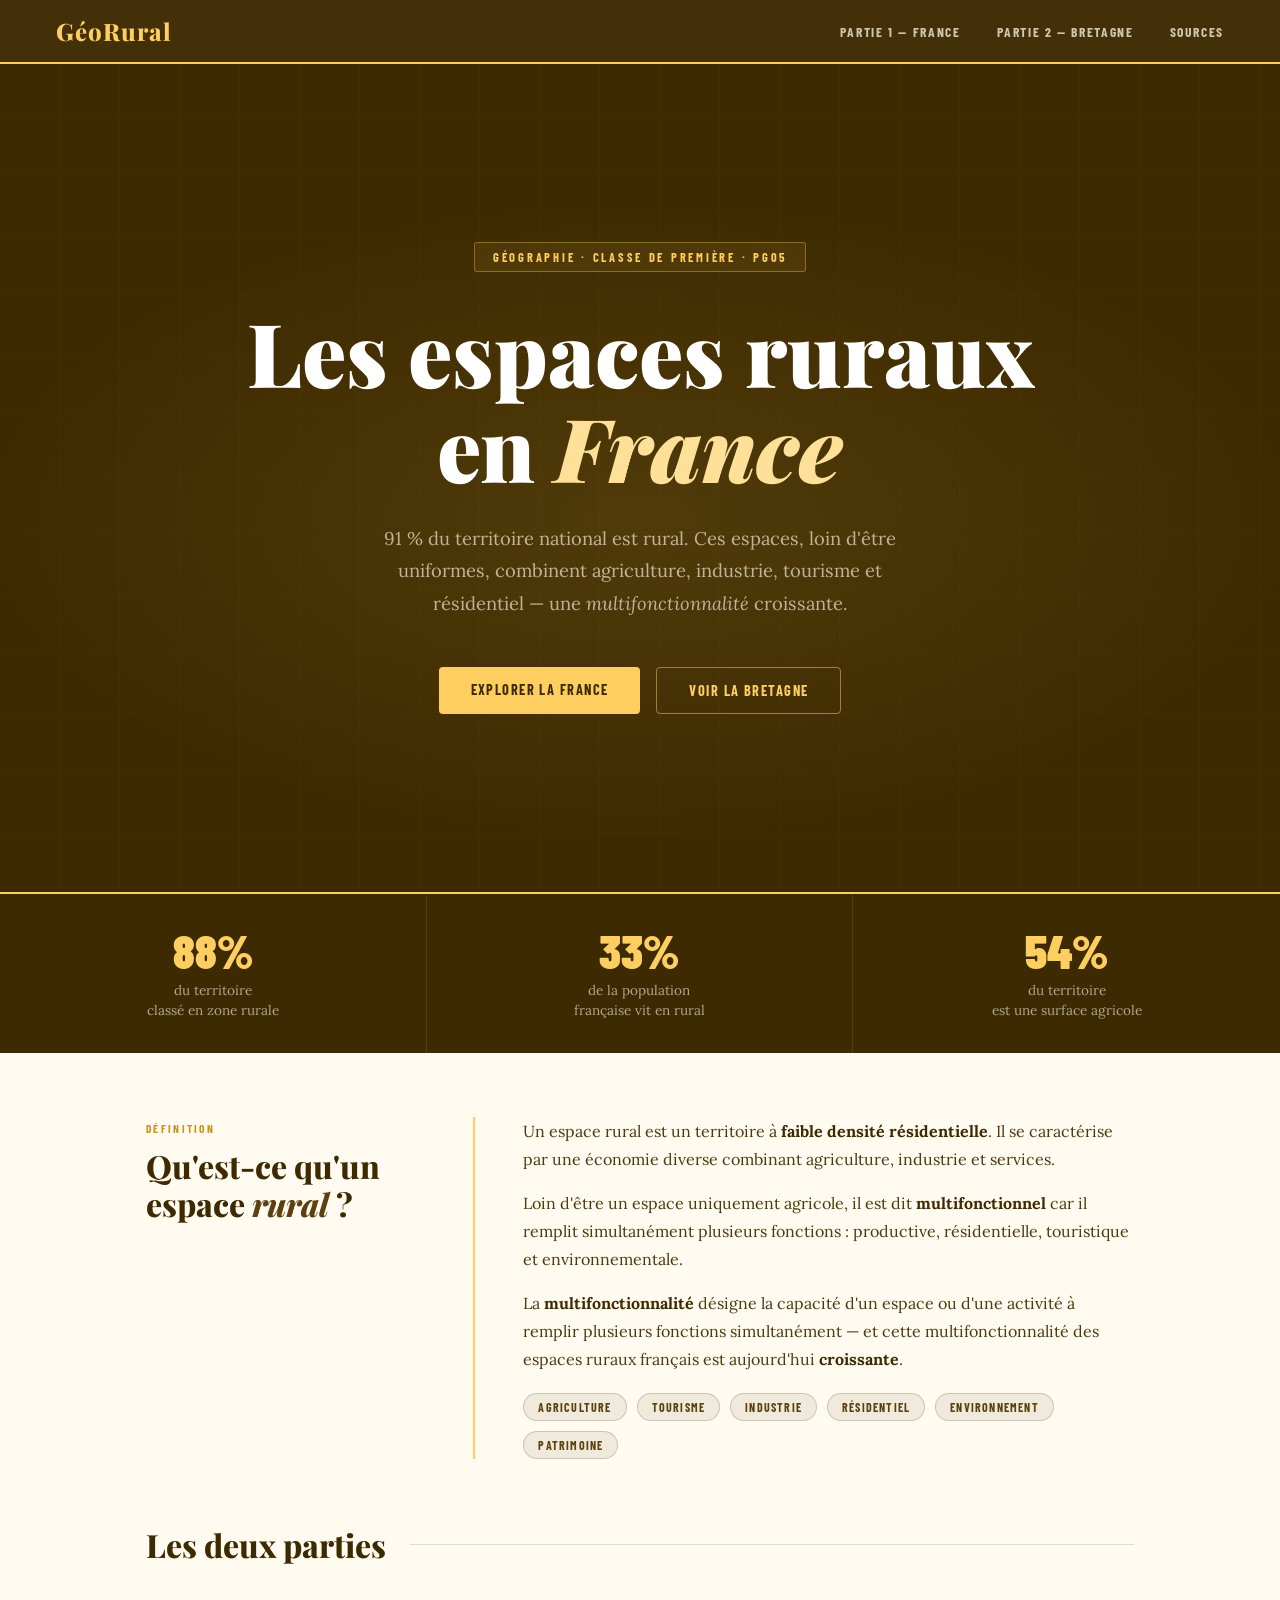
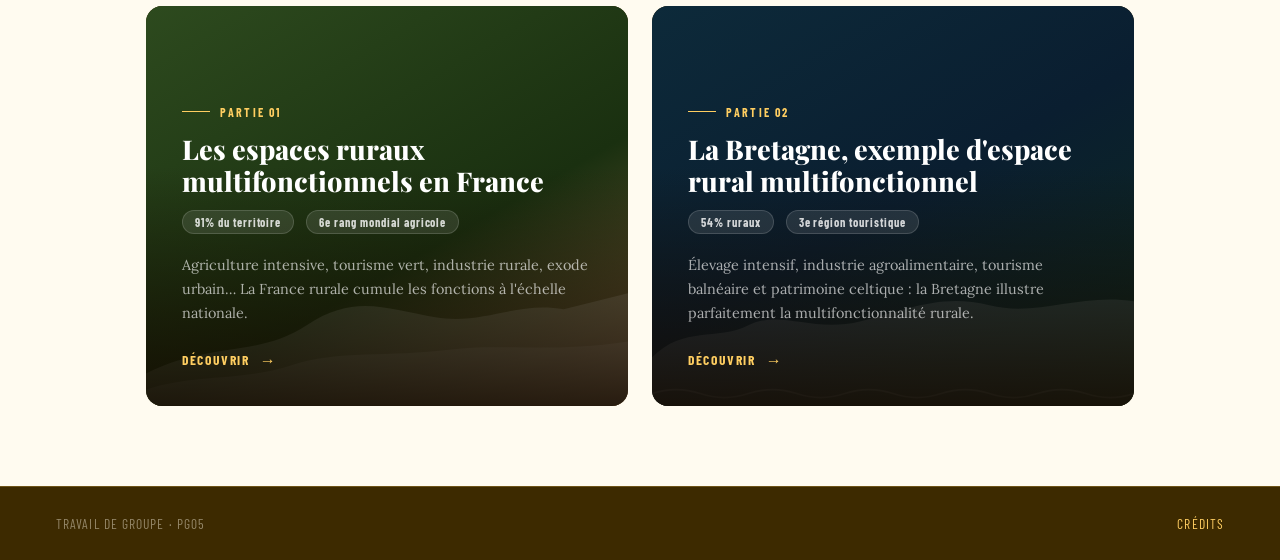
==== commit 161f5b24: "Update stat-num value from 91% to 88%" ====
--- a/index.html
+++ b/index.html
@@ -36,7 +36,7 @@
 
 <div class="stat-band">
   <div class="stat-item">
-    <div class="stat-num">91%</div>
+    <div class="stat-num">88%</div>
     <div class="stat-label">du territoire<br>classé en zone rurale</div>
   </div>
   <div class="stat-item">
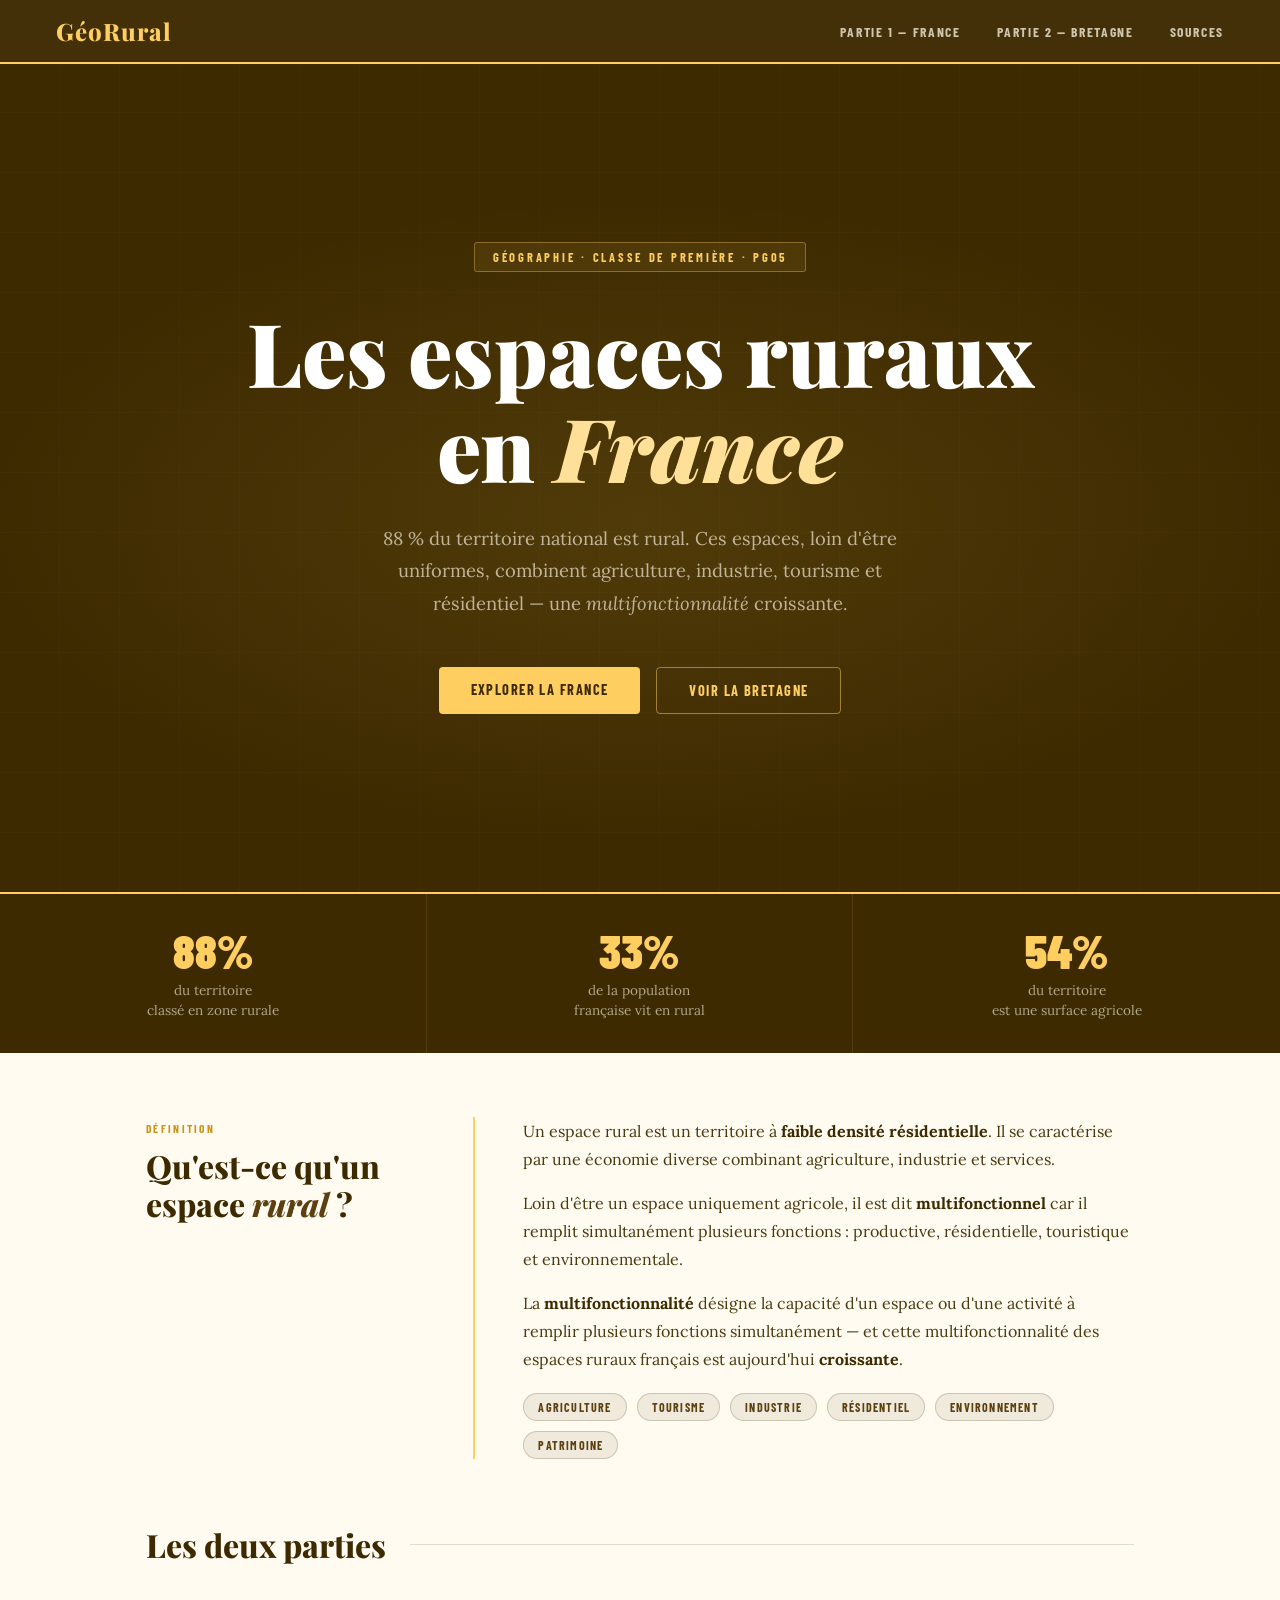
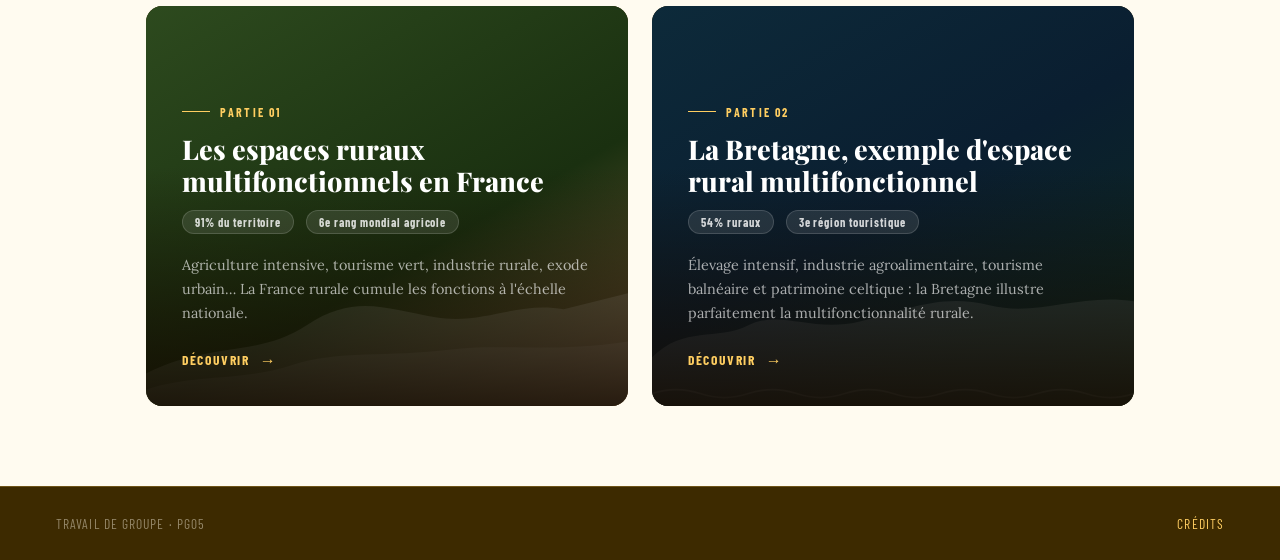
==== commit 504138a2: "Update index.html" ====
--- a/index.html
+++ b/index.html
@@ -25,7 +25,7 @@
   <div class="hero-content">
     <div class="hero-kicker">Géographie · Classe de Première · PG05</div>
     <h1>Les espaces ruraux<br>en <em>France</em></h1>
-    <p class="hero-sub">91 % du territoire national est rural. Ces espaces, loin d'être uniformes, combinent agriculture, industrie, tourisme et résidentiel — une <em>multifonctionnalité</em> croissante.</p>
+    <p class="hero-sub">88 % du territoire national est rural. Ces espaces, loin d'être uniformes, combinent agriculture, industrie, tourisme et résidentiel — une <em>multifonctionnalité</em> croissante.</p>
     <div class="hero-cta">
       <a href="france.html" class="btn-primary">Explorer la France</a>
       <a href="bretagne.html" class="btn-outline">Voir la Bretagne</a>
